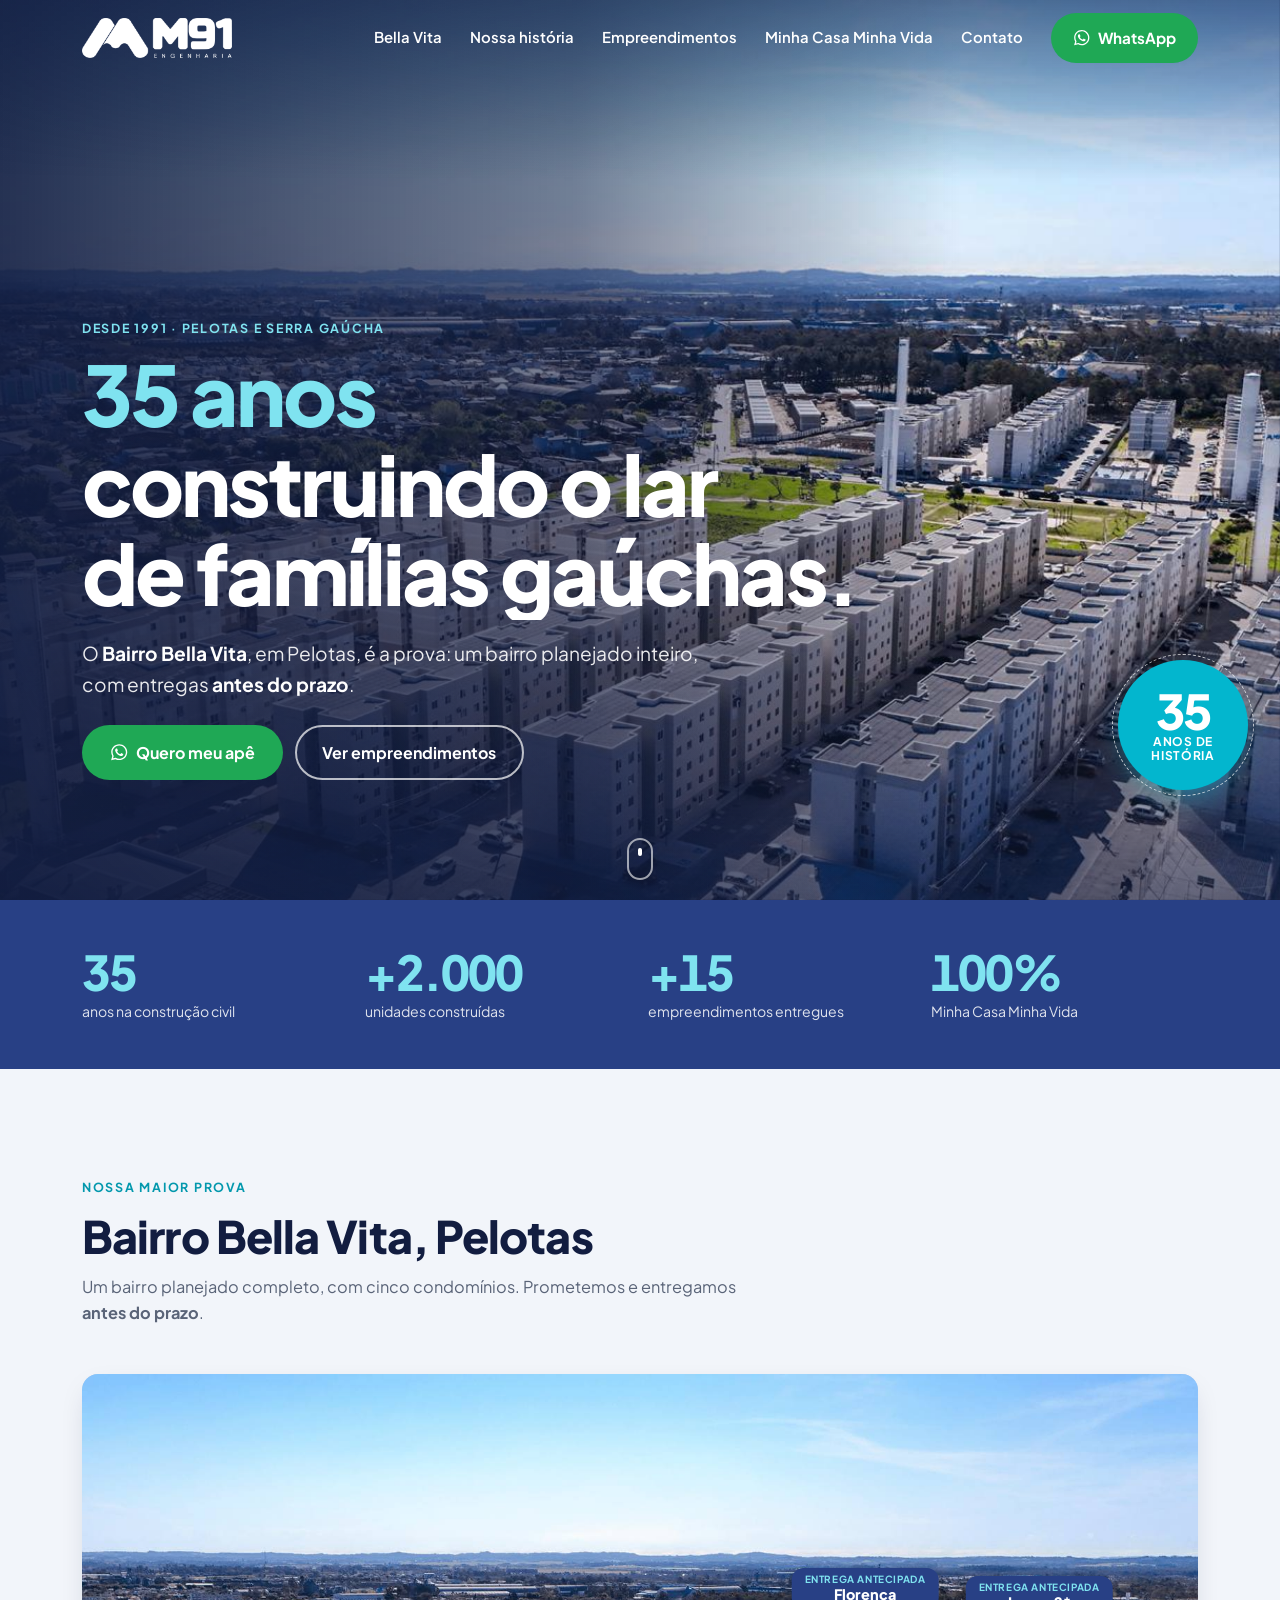
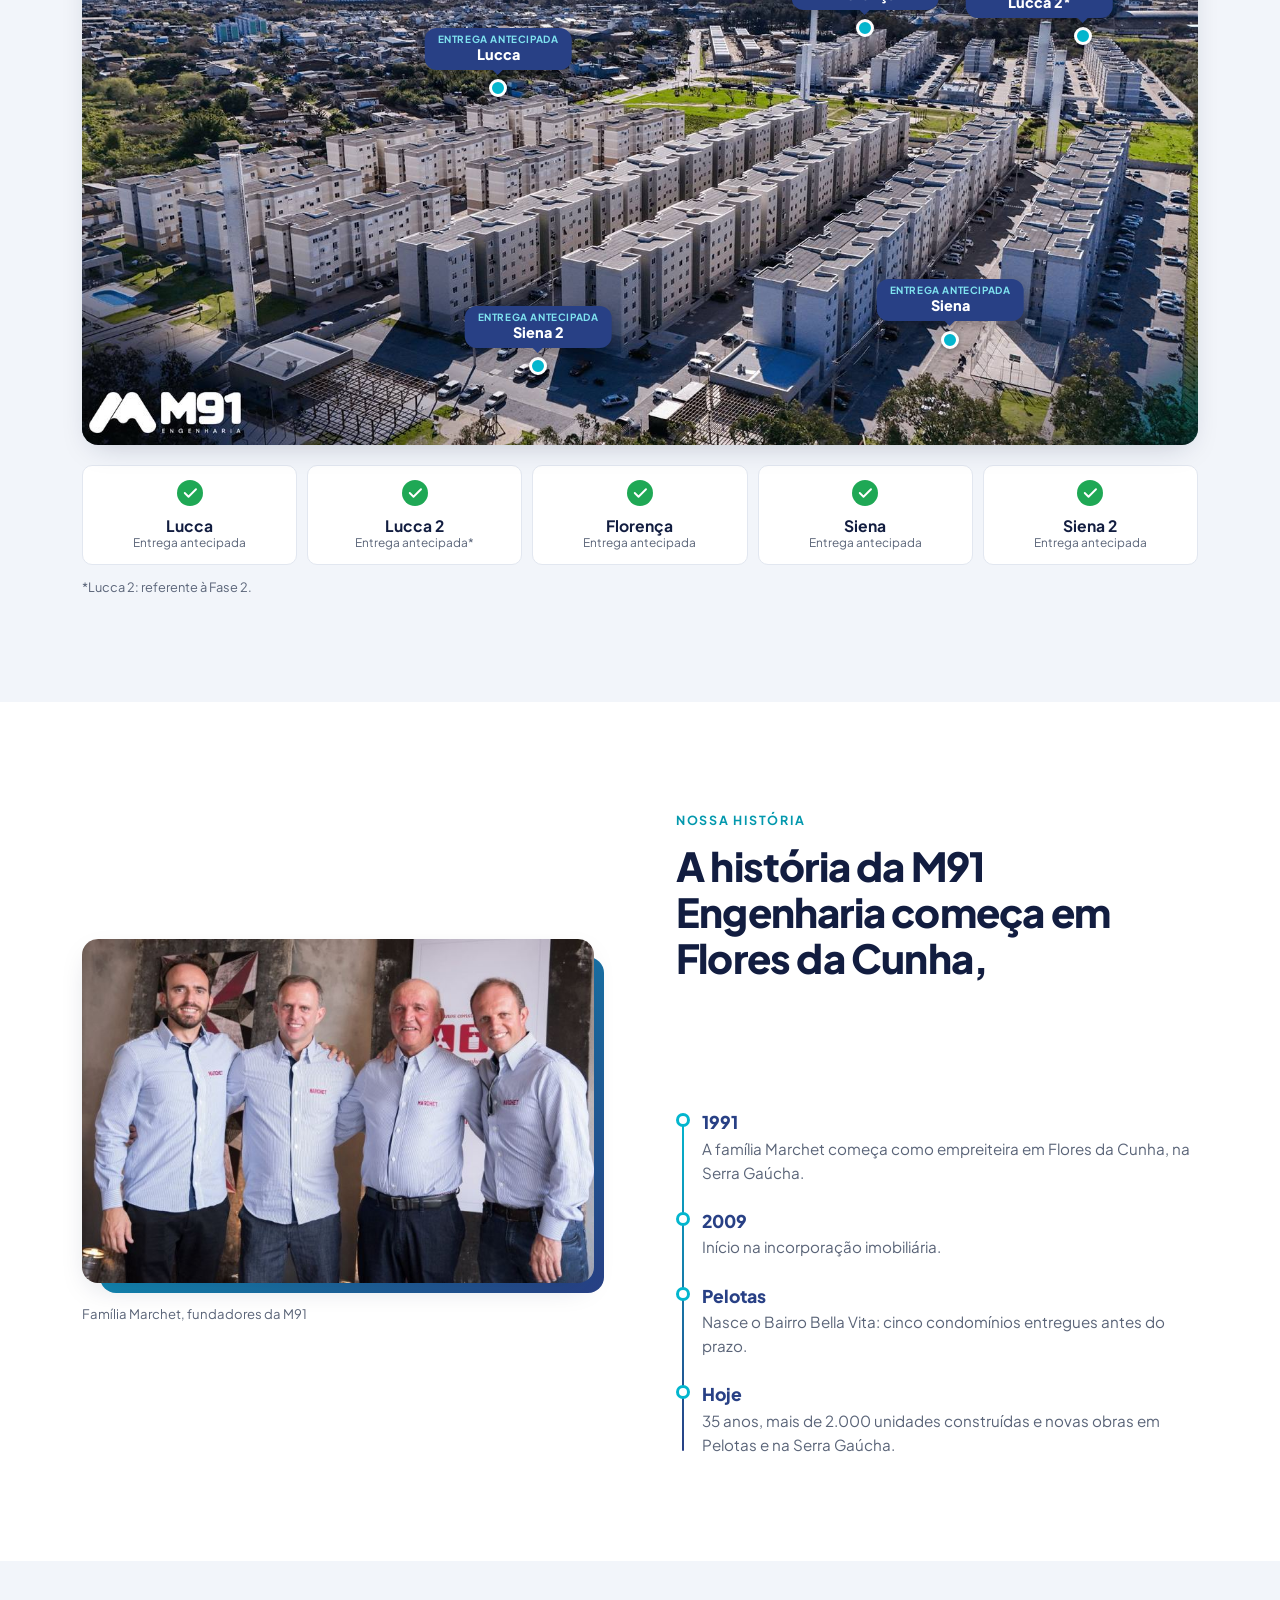
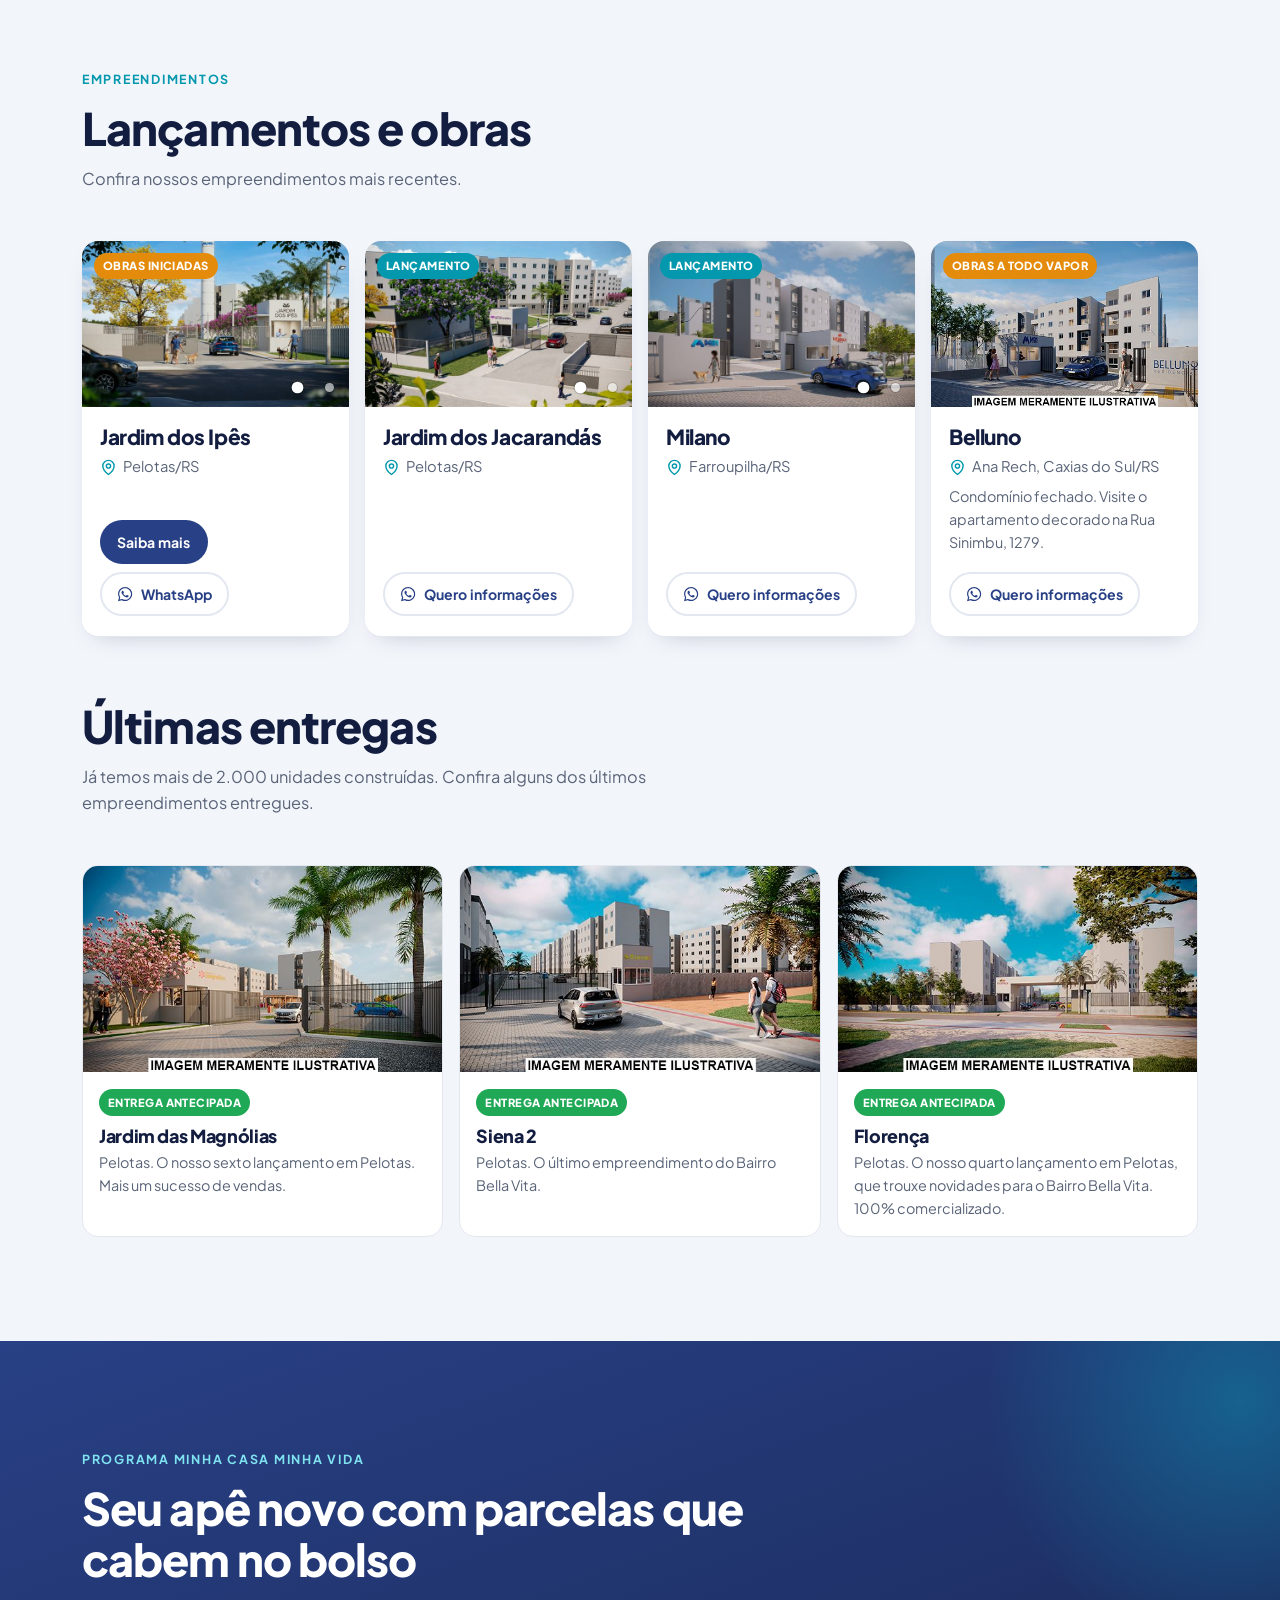
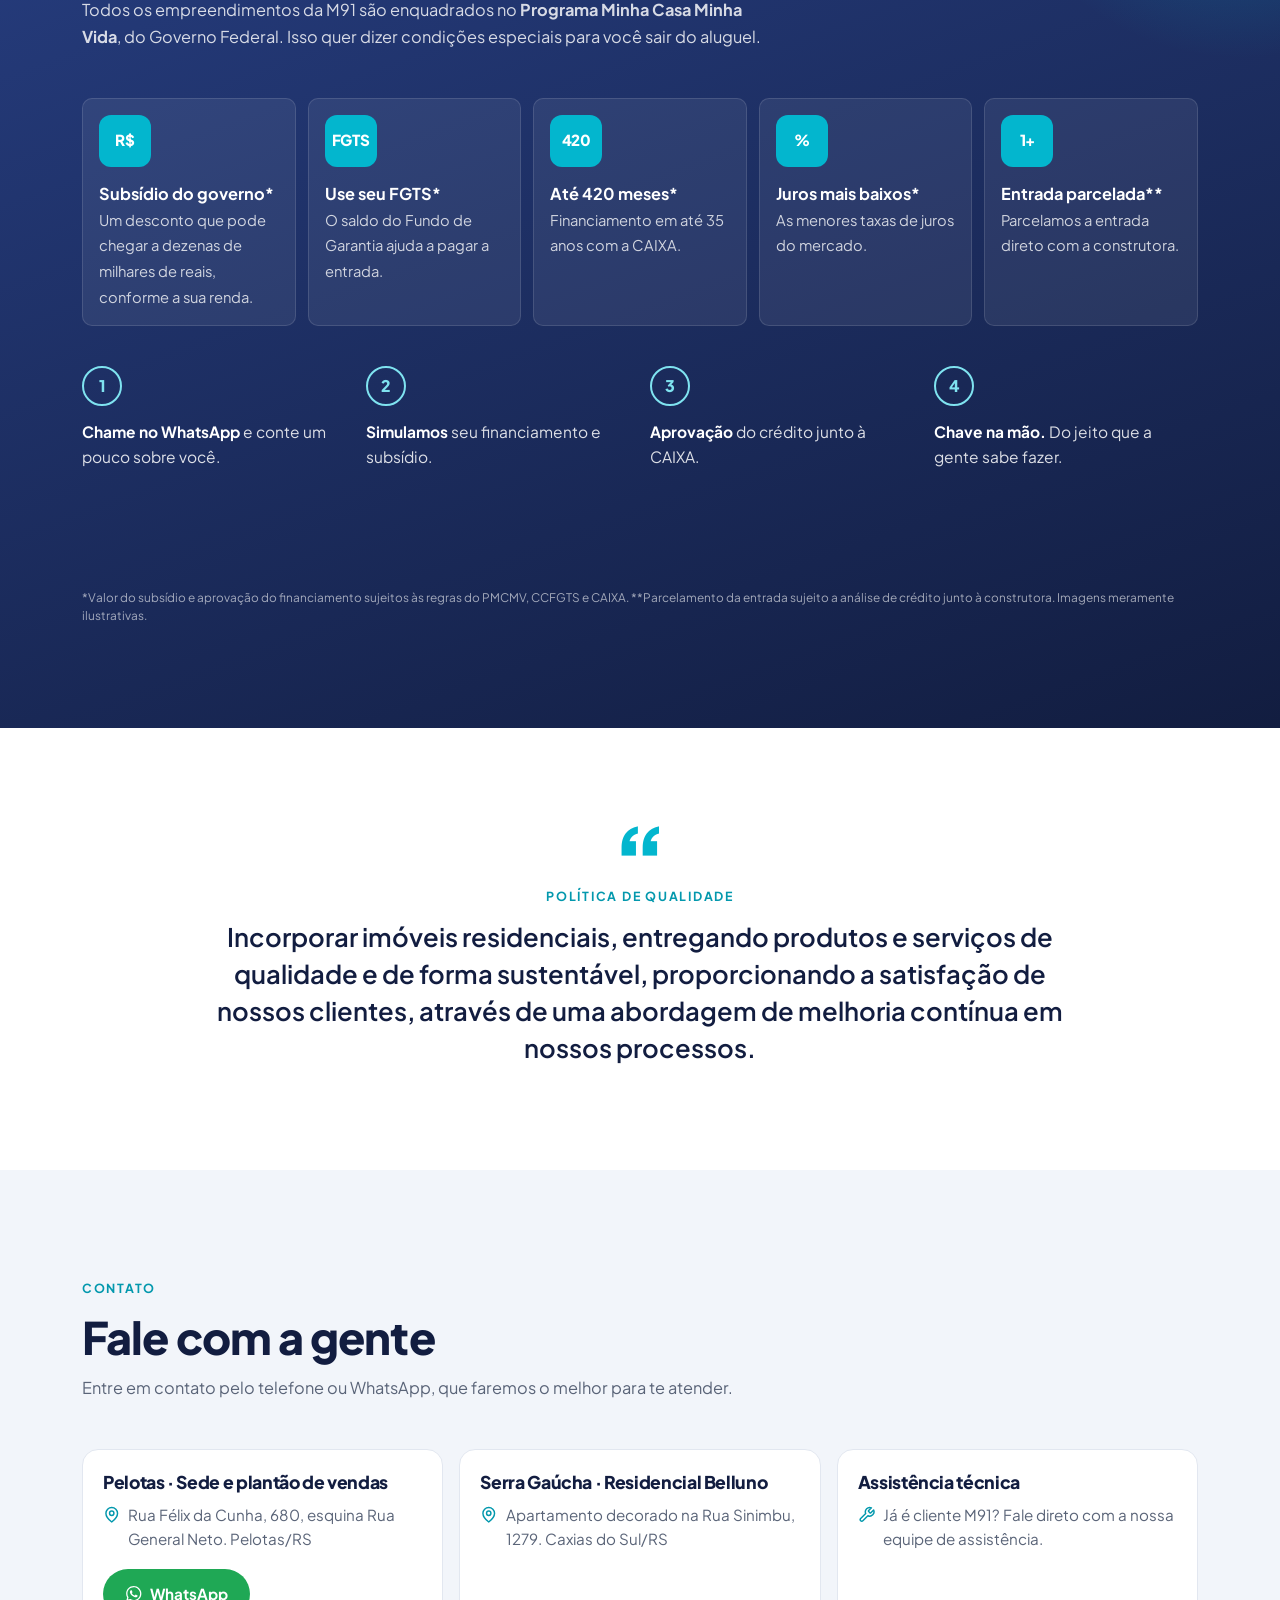
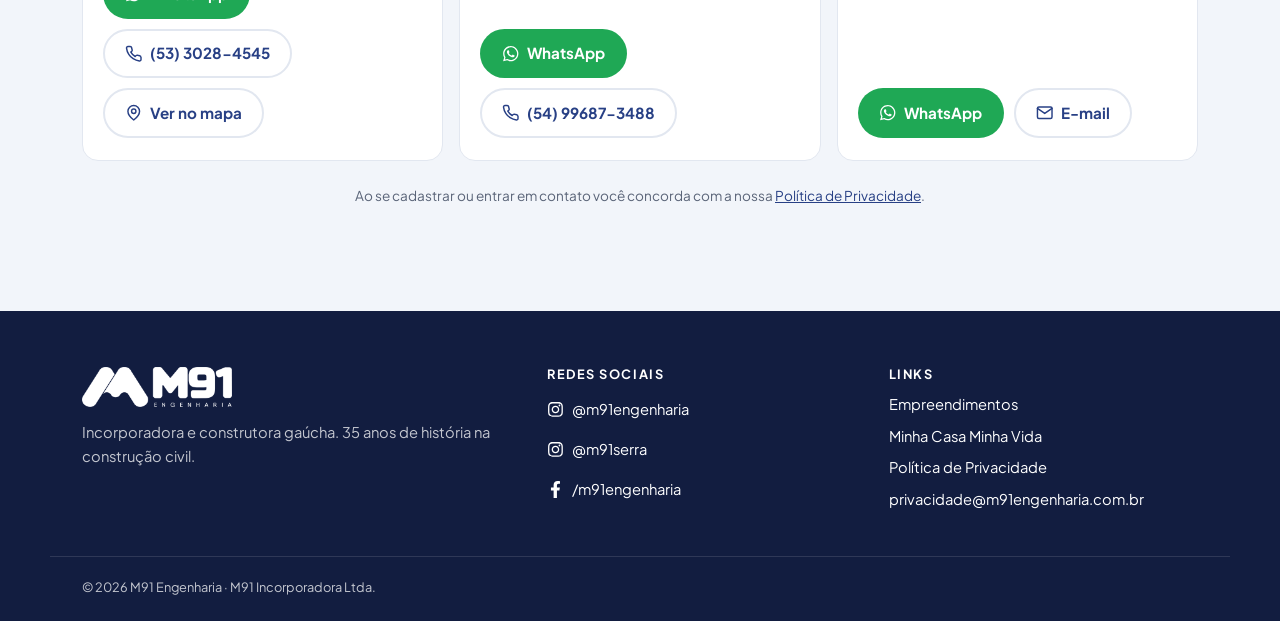
==== index.html @ 3cd551dd "0.1" ====
<!DOCTYPE html>
<html lang="pt-BR">
<head>
  <meta charset="utf-8">
  <meta name="viewport" content="width=device-width, initial-scale=1, viewport-fit=cover">
  <title>M91 Engenharia | 35 anos construindo lares no Rio Grande do Sul</title>
  <meta name="description" content="Incorporadora e construtora gaúcha desde 1991. Mais de 2.000 unidades construídas, Bairro Bella Vita entregue antes do prazo e empreendimentos no Programa Minha Casa Minha Vida em Pelotas e na Serra Gaúcha.">
  <meta name="theme-color" content="#284085">

  <meta property="og:type" content="website">
  <meta property="og:locale" content="pt_BR">
  <meta property="og:site_name" content="M91 Engenharia">
  <meta property="og:title" content="M91 Engenharia | 35 anos construindo lares">
  <meta property="og:description" content="Bairro Bella Vita, em Pelotas: entregue antes do prazo. Apartamentos no Minha Casa Minha Vida com subsídio e FGTS.">
  <meta property="og:image" content="https://m91engenharia.com.br/img/og-1200.jpg">
  <meta property="og:image:width" content="1200">
  <meta property="og:image:height" content="630">

  <link rel="icon" href="favicon.ico" sizes="16x16 32x32 48x48">
  <link rel="icon" type="image/png" sizes="32x32" href="img/favicon-32.png">
  <link rel="icon" type="image/png" sizes="192x192" href="img/icon-192.png">
  <link rel="apple-touch-icon" href="img/apple-touch-icon.png">

  <link rel="preconnect" href="https://fonts.googleapis.com">
  <link rel="preconnect" href="https://fonts.gstatic.com" crossorigin>
  <link rel="stylesheet" href="https://fonts.googleapis.com/css2?family=Plus+Jakarta+Sans:wght@400..800&display=swap">
  <link rel="stylesheet" href="css/style.css">
  <script>document.documentElement.classList.add('js')</script>
</head>
<body>

  <!-- Ícones (Font Awesome Free brands, CC BY 4.0, + desenhos próprios) -->
  <svg width="0" height="0" style="position:absolute" aria-hidden="true">
    <symbol id="i-wa" viewBox="0 -448 448 512"><path transform="scale(1,-1)" d="M380.9 350.9c41.9-42 67.1-97.7 67.1-157 0-122.4-101.8-222-224.1-222h-.1c-37.2 0-73.7 9.3-106.1 27L0-31.9l31.5 115C12.1 116.8 1.9 155 1.9 194.1c0 122.4 99.6 222 222 222 59.3 0 115.1-23.1 157-65.1zM223.9 9.3c101.7 0 186.6 82.8 186.6 184.6.1 49.3-21.3 95.6-56.1 130.5-34.8 34.9-81.1 54.1-130.4 54.1-101.8 0-184.6-82.8-184.6-184.5 0-34.9 9.7-68.8 28.2-98.2l4.4-7-18.6-68.1 69.8 18.3 6.7-4c28.3-16.8 60.8-25.7 94-25.7zm101.2 138.2c5.5-2.7 9.2-4.1 10.5-6.6 1.4-2.3 1.4-13.4-3.2-26.4-4.6-13-26.7-24.8-37.4-26.4-17.6-2.6-31.4-1.3-66.6 13.9-55.7 24.1-92 80.1-94.8 83.8-2.7 3.7-22.6 30.1-22.6 57.4s14.3 40.7 19.4 46.3c5.1 5.5 11.1 6.9 14.8 6.9s7.4 0 10.6-.2c3.4-.2 8 1.3 12.5-9.5 4.6-11.1 15.7-38.4 17.1-41.2 1.4-2.8 2.3-6 .5-9.7-10.6-21.2-22-20.5-16.3-30.3 21.5-36.9 42.9-49.7 75.5-66 5.5-2.8 8.8-2.3 12 1.4 3.3 3.8 13.9 16.2 17.6 21.8 3.7 5.6 7.4 4.7 12.5 2.8 5.1-1.8 32.4-15.2 37.9-18z"/></symbol>
    <symbol id="i-ig" viewBox="0 -448 448 512"><path transform="scale(1,-1)" d="M224.1 307c63.6 0 114.9-51.3 114.9-114.9S287.7 77.2 224.1 77.2 109.2 128.5 109.2 192.1 160.5 307 224.1 307zm0-189.6c41.1 0 74.7 33.5 74.7 74.7s-33.5 74.7-74.7 74.7-74.7-33.5-74.7-74.7 33.6-74.7 74.7-74.7zm146.4 194.3c0-14.9-12-26.8-26.8-26.8-14.9 0-26.8 12-26.8 26.8s12 26.8 26.8 26.8 26.8-12 26.8-26.8zm76.1-27.2c2.1-37 2.1-147.8 0-184.8-1.8-35.9-10-67.7-36.2-93.9-26.2-26.3-58-34.5-93.9-36.2-37-2.1-147.9-2.1-184.9 0-35.9 1.8-67.6 10-93.9 36.2S3.3 63.8 1.6 99.7c-2.1 37-2.1 147.9 0 184.9 1.8 35.9 9.9 67.7 36.2 93.9s58.1 34.4 93.9 36.1c37 2.1 147.9 2.1 184.9 0 35.9-1.8 67.7-10 93.9-36.2 26.3-26.2 34.5-58 36.2-93.9zM398.8 60c11.7 29.4 9 99.5 9 132.1s2.7 102.6-9 132.1c-7.9 19.7-23 34.8-42.6 42.6-29.4 11.6-99.5 9-132.1 9s-102.6 2.7-132.1-9c-19.7-7.9-34.8-23-42.6-42.6-11.6-29.4-9-99.5-9-132.1s-2.7-102.6 9-132.1c7.9-19.7 23-34.8 42.6-42.6 29.4-11.6 99.5-9 132.1-9s102.6-2.7 132.1 9c19.7 7.9 34.8 23 42.6 42.6z"/></symbol>
    <symbol id="i-fb" viewBox="0 -448 320 512"><path transform="scale(1,-1)" d="M279.1 160h-74.7v-224H104.3v224H22.9v92.7h81.4v70.6c0 80.3 47.9 124.7 121.1 124.7 35.1 0 71.8-6.3 71.8-6.3v-78.9h-40.4c-39.8 0-52.2-24.7-52.2-50.1v-60.1h88.9z"/></symbol>
    <symbol id="i-phone" viewBox="0 0 24 24"><path fill="none" stroke="currentColor" stroke-width="2" stroke-linecap="round" stroke-linejoin="round" d="M22 16.9v3a2 2 0 0 1-2.2 2 19.8 19.8 0 0 1-8.6-3.1 19.5 19.5 0 0 1-6-6A19.8 19.8 0 0 1 2.1 4.2 2 2 0 0 1 4.1 2h3a2 2 0 0 1 2 1.7c.1.9.4 1.8.7 2.7a2 2 0 0 1-.5 2.1L8 9.8a16 16 0 0 0 6 6l1.3-1.3a2 2 0 0 1 2.1-.4c.9.3 1.8.6 2.7.7a2 2 0 0 1 1.7 2z"/></symbol>
    <symbol id="i-pin" viewBox="0 0 24 24"><g fill="none" stroke="currentColor" stroke-width="2" stroke-linecap="round" stroke-linejoin="round"><path d="M20 10c0 6-8 12-8 12s-8-6-8-12a8 8 0 0 1 16 0z"/><circle cx="12" cy="10" r="3"/></g></symbol>
    <symbol id="i-mail" viewBox="0 0 24 24"><g fill="none" stroke="currentColor" stroke-width="2" stroke-linecap="round" stroke-linejoin="round"><rect x="2" y="4" width="20" height="16" rx="2"/><path d="m22 6-10 7L2 6"/></g></symbol>
    <symbol id="i-tool" viewBox="0 0 24 24"><path fill="none" stroke="currentColor" stroke-width="2" stroke-linecap="round" stroke-linejoin="round" d="M14.7 6.3a1 1 0 0 0 0 1.4l1.6 1.6a1 1 0 0 0 1.4 0l3.8-3.8a6 6 0 0 1-7.9 7.9l-6.9 6.9a2.1 2.1 0 0 1-3-3l6.9-6.9a6 6 0 0 1 7.9-7.9l-3.8 3.8z"/></symbol>
    <symbol id="i-arrow" viewBox="0 0 24 24"><path fill="none" stroke="currentColor" stroke-width="2" stroke-linecap="round" stroke-linejoin="round" d="M5 12h14m-6-6 6 6-6 6"/></symbol>
    <symbol id="i-check" viewBox="0 0 24 24"><path fill="none" stroke="currentColor" stroke-width="2.5" stroke-linecap="round" stroke-linejoin="round" d="m5 12 5 5L20 7"/></symbol>
  </svg>

  <!-- Cabeçalho -->
  <header class="site-header" id="topo">
    <div class="wrap header-inner">
      <a href="#inicio" class="brand" aria-label="M91 Engenharia, início">
        <img class="logo-light" src="img/logo-branco.png" alt="M91 Engenharia" width="160" height="43">
        <img class="logo-dark" src="img/logo-cor.png" alt="" width="160" height="44" aria-hidden="true">
      </a>
      <nav class="nav" id="menu" aria-label="Principal">
        <a href="#bella-vita">Bella Vita</a>
        <a href="#historia">Nossa história</a>
        <a href="#empreendimentos">Empreendimentos</a>
        <a href="#minha-casa-minha-vida">Minha Casa Minha Vida</a>
        <a href="#contato">Contato</a>
        <a class="btn btn-wa nav-cta" href="https://api.whatsapp.com/send?phone=5508000002575&text=Ol%C3%A1!%20Vi%20o%20site%20da%20M91%20e%20gostaria%20de%20mais%20informa%C3%A7%C3%B5es." target="_blank" rel="noopener">
          <svg class="ico"><use href="#i-wa"/></svg> WhatsApp
        </a>
      </nav>
      <button class="menu-toggle" aria-controls="menu" aria-expanded="false" aria-label="Abrir menu">
        <span></span><span></span><span></span>
      </button>
    </div>
  </header>

  <main>

    <!-- Hero: Bairro Bella Vita -->
    <section class="hero" id="inicio">
      <picture class="hero-media">
        <source media="(max-aspect-ratio: 1/1)" srcset="img/hero-mobile-720.jpg 720w, img/hero-mobile-1080.jpg 1080w" sizes="100vw">
        <img src="img/hero-1600.jpg" srcset="img/hero-1600.jpg 1600w, img/hero-2400.jpg 2400w" sizes="100vw"
             alt="Vista aérea do Bairro Bella Vita, em Pelotas, construído pela M91" fetchpriority="high" width="1600" height="855">
      </picture>
      <div class="hero-shade"></div>

      <div class="wrap hero-content">
        <p class="eyebrow hero-in" style="--d:0">Desde 1991 · Pelotas e Serra Gaúcha</p>
        <h1 class="hero-title">
          <span class="line"><span><span data-anos>35</span> anos</span></span>
          <span class="line"><span>construindo o lar</span></span>
          <span class="line"><span>de famílias gaúchas.</span></span>
        </h1>
        <p class="hero-lead hero-in" style="--d:4">
          O <strong>Bairro Bella Vita</strong>, em Pelotas, é a prova: um bairro planejado inteiro, com entregas
          <strong>antes do prazo</strong>.
        </p>
        <div class="hero-actions hero-in" style="--d:5">
          <a class="btn btn-wa btn-lg" href="https://api.whatsapp.com/send?phone=5508000002575&text=Ol%C3%A1!%20Vi%20o%20site%20da%20M91%20e%20quero%20conhecer%20os%20empreendimentos." target="_blank" rel="noopener">
            <svg class="ico"><use href="#i-wa"/></svg> Quero meu apê
          </a>
          <a class="btn btn-ghost btn-lg" href="#empreendimentos">Ver empreendimentos</a>
        </div>
      </div>

      <div class="hero-badge hero-in" style="--d:6" aria-hidden="true">
        <span class="badge-num" data-anos>35</span>
        <span class="badge-txt">anos de<br>história</span>
      </div>

      <a href="#numeros" class="scroll-cue" aria-label="Rolar para baixo"><span></span></a>
    </section>

    <!-- Números -->
    <section class="stats" id="numeros" aria-label="M91 em números">
      <div class="wrap stats-grid">
        <div class="stat reveal" style="--d:0">
          <strong><span data-count="35" data-anos>35</span></strong>
          <span>anos na construção civil</span>
        </div>
        <div class="stat reveal" style="--d:1">
          <strong>+<span data-count="2000">2.000</span></strong>
          <span>unidades construídas</span>
        </div>
        <div class="stat reveal" style="--d:2">
          <strong>+<span data-count="15">15</span></strong>
          <span>empreendimentos entregues</span>
        </div>
        <div class="stat reveal" style="--d:3">
          <strong>100%</strong>
          <span>Minha Casa Minha Vida</span>
        </div>
      </div>
    </section>

    <!-- Bella Vita -->
    <section class="section bella" id="bella-vita">
      <div class="wrap">
        <div class="section-head reveal">
          <p class="eyebrow">Nossa maior prova</p>
          <h2>Bairro Bella Vita, Pelotas</h2>
          <p>Um bairro planejado completo, com cinco condomínios. Prometemos e entregamos <strong>antes do prazo</strong>.</p>
        </div>

        <figure class="map reveal" id="mapa-bella-vita">
          <img src="img/bellavita-900.jpg" srcset="img/bellavita-900.jpg 900w, img/bellavita-1600.jpg 1600w"
               sizes="(min-width: 1200px) 1140px, 100vw" alt="Vista aérea dos condomínios Lucca, Lucca 2, Florença, Siena e Siena 2 no Bairro Bella Vita"
               loading="lazy" decoding="async" width="900" height="541">
          <span class="pin" style="--x:37.3%;--y:46.8%;--i:0"><span class="pin-label"><small>Entrega antecipada</small>Lucca</span></span>
          <span class="pin" style="--x:70.2%;--y:37.9%;--i:1"><span class="pin-label"><small>Entrega antecipada</small>Florença</span></span>
          <span class="pin pin-end pin-below" style="--x:89.7%;--y:39.1%;--i:2"><span class="pin-label"><small>Entrega antecipada</small>Lucca 2*</span></span>
          <span class="pin" style="--x:40.9%;--y:88.2%;--i:3"><span class="pin-label"><small>Entrega antecipada</small>Siena 2</span></span>
          <span class="pin" style="--x:77.8%;--y:84.3%;--i:4"><span class="pin-label"><small>Entrega antecipada</small>Siena</span></span>
        </figure>

        <ul class="bella-list">
          <li class="reveal" style="--d:0"><svg class="ico"><use href="#i-check"/></svg><span><strong>Lucca</strong><small>Entrega antecipada</small></span></li>
          <li class="reveal" style="--d:1"><svg class="ico"><use href="#i-check"/></svg><span><strong>Lucca 2</strong><small>Entrega antecipada*</small></span></li>
          <li class="reveal" style="--d:2"><svg class="ico"><use href="#i-check"/></svg><span><strong>Florença</strong><small>Entrega antecipada</small></span></li>
          <li class="reveal" style="--d:3"><svg class="ico"><use href="#i-check"/></svg><span><strong>Siena</strong><small>Entrega antecipada</small></span></li>
          <li class="reveal" style="--d:4"><svg class="ico"><use href="#i-check"/></svg><span><strong>Siena 2</strong><small>Entrega antecipada</small></span></li>
        </ul>
        <p class="footnote">*Lucca 2: referente à Fase 2.</p>
      </div>
    </section>

    <!-- História -->
    <section class="section history" id="historia">
      <div class="wrap history-grid">
        <figure class="history-photo reveal">
          <div class="photo-frame">
            <img src="img/fundadores-755.jpg" alt="Fundadores da M91 Engenharia, da família Marchet" loading="lazy" decoding="async" width="755" height="506">
          </div>
          <figcaption>Família Marchet, fundadores da M91</figcaption>
        </figure>
        <div class="history-text">
          <p class="eyebrow reveal">Nossa história</p>
          <h2 class="reveal">A história da M91 Engenharia começa em Flores da Cunha,</h2>
          <p class="lead reveal">na serra gaúcha, onde a família Marchet atuou como empreiteira a partir de 1991. Iniciando na incorporação imobiliária em 2009, já entregou mais de 15 empreendimentos.</p>

          <ol class="timeline">
            <li class="reveal" style="--d:0">
              <span class="tl-year">1991</span>
              <p>A família Marchet começa como empreiteira em Flores da Cunha, na Serra Gaúcha.</p>
            </li>
            <li class="reveal" style="--d:1">
              <span class="tl-year">2009</span>
              <p>Início na incorporação imobiliária.</p>
            </li>
            <li class="reveal" style="--d:2">
              <span class="tl-year">Pelotas</span>
              <p>Nasce o Bairro Bella Vita: cinco condomínios entregues antes do prazo.</p>
            </li>
            <li class="reveal" style="--d:3">
              <span class="tl-year">Hoje</span>
              <p><span data-anos>35</span> anos, mais de 2.000 unidades construídas e novas obras em Pelotas e na Serra Gaúcha.</p>
            </li>
          </ol>
        </div>
      </div>
    </section>

    <!-- Empreendimentos -->
    <section class="section projects" id="empreendimentos">
      <div class="wrap">
        <div class="section-head reveal">
          <p class="eyebrow">Empreendimentos</p>
          <h2>Lançamentos e obras</h2>
          <p>Confira nossos empreendimentos mais recentes.</p>
        </div>

        <div class="cards">
          <article class="card reveal" style="--d:0">
            <div class="card-media" data-gallery>
              <img src="img/ipes-acesso-700.jpg" srcset="img/ipes-acesso-700.jpg 700w, img/ipes-acesso-1200.jpg 1200w" sizes="(min-width: 900px) 33vw, 90vw" alt="Portaria do Jardim dos Ipês" loading="lazy" decoding="async" width="700" height="394" class="is-active">
              <img src="img/ipes-fachada-700.jpg" srcset="img/ipes-fachada-700.jpg 700w, img/ipes-fachada-1200.jpg 1200w" sizes="(min-width: 900px) 33vw, 90vw" alt="Fachada dos prédios do Jardim dos Ipês" loading="lazy" decoding="async" width="700" height="504">
              <span class="chip chip-work">Obras iniciadas</span>
              <div class="dots" role="group" aria-label="Fotos"><button aria-label="Foto 1" aria-pressed="true"></button><button aria-label="Foto 2" aria-pressed="false"></button></div>
            </div>
            <div class="card-body">
              <h3>Jardim dos Ipês</h3>
              <p class="card-city"><svg class="ico"><use href="#i-pin"/></svg> Pelotas/RS</p>
              <div class="card-actions">
                <a class="btn btn-primary btn-sm" href="https://www.ipesresidencial.com.br/" target="_blank" rel="noopener">Saiba mais</a>
                <a class="btn btn-outline btn-sm" href="https://api.whatsapp.com/send?phone=5508000002575&text=Ol%C3%A1!%20Vi%20o%20site%20da%20M91%20e%20quero%20saber%20mais%20sobre%20o%20Jardim%20dos%20Ip%C3%AAs." target="_blank" rel="noopener"><svg class="ico"><use href="#i-wa"/></svg> WhatsApp</a>
              </div>
            </div>
          </article>

          <article class="card reveal" style="--d:1">
            <div class="card-media" data-gallery>
              <img src="img/jacarandas-acesso-700.jpg" srcset="img/jacarandas-acesso-700.jpg 700w, img/jacarandas-acesso-1200.jpg 1200w" sizes="(min-width: 900px) 33vw, 90vw" alt="Portaria do Jardim dos Jacarandás" loading="lazy" decoding="async" width="700" height="394" class="is-active">
              <img src="img/jacarandas-rua-700.jpg" srcset="img/jacarandas-rua-700.jpg 700w, img/jacarandas-rua-1200.jpg 1200w" sizes="(min-width: 900px) 33vw, 90vw" alt="Rua interna do Jardim dos Jacarandás" loading="lazy" decoding="async" width="700" height="394">
              <span class="chip chip-new">Lançamento</span>
              <div class="dots" role="group" aria-label="Fotos"><button aria-label="Foto 1" aria-pressed="true"></button><button aria-label="Foto 2" aria-pressed="false"></button></div>
            </div>
            <div class="card-body">
              <h3>Jardim dos Jacarandás</h3>
              <p class="card-city"><svg class="ico"><use href="#i-pin"/></svg> Pelotas/RS</p>
              <div class="card-actions">
                <a class="btn btn-outline btn-sm" href="https://api.whatsapp.com/send?phone=5508000002575&text=Ol%C3%A1!%20Vi%20o%20site%20da%20M91%20e%20quero%20saber%20mais%20sobre%20o%20Jardim%20dos%20Jacarand%C3%A1s." target="_blank" rel="noopener"><svg class="ico"><use href="#i-wa"/></svg> Quero informações</a>
              </div>
            </div>
          </article>

          <article class="card reveal" style="--d:2">
            <div class="card-media" data-gallery>
              <img src="img/milano-acesso-700.jpg" srcset="img/milano-acesso-700.jpg 700w, img/milano-acesso-1200.jpg 1200w" sizes="(min-width: 900px) 33vw, 90vw" alt="Portaria do Residencial Milano" loading="lazy" decoding="async" width="700" height="393" class="is-active">
              <img src="img/milano-ruas-700.jpg" srcset="img/milano-ruas-700.jpg 700w, img/milano-ruas-1200.jpg 1200w" sizes="(min-width: 900px) 33vw, 90vw" alt="Vista geral do Residencial Milano" loading="lazy" decoding="async" width="700" height="490">
              <span class="chip chip-new">Lançamento</span>
              <div class="dots" role="group" aria-label="Fotos"><button aria-label="Foto 1" aria-pressed="true"></button><button aria-label="Foto 2" aria-pressed="false"></button></div>
            </div>
            <div class="card-body">
              <h3>Milano</h3>
              <p class="card-city"><svg class="ico"><use href="#i-pin"/></svg> Farroupilha/RS</p>
              <div class="card-actions">
                <a class="btn btn-outline btn-sm" href="https://api.whatsapp.com/send?phone=5508000002575&text=Ol%C3%A1!%20Vi%20o%20site%20da%20M91%20e%20quero%20saber%20mais%20sobre%20o%20Milano." target="_blank" rel="noopener"><svg class="ico"><use href="#i-wa"/></svg> Quero informações</a>
              </div>
            </div>
          </article>

          <article class="card reveal" style="--d:3">
            <div class="card-media">
              <img src="img/belluno-560.jpg" alt="Portaria do Residencial Belluno" loading="lazy" decoding="async" width="560" height="321" class="is-active">
              <span class="chip chip-work">Obras a todo vapor</span>
            </div>
            <div class="card-body">
              <h3>Belluno</h3>
              <p class="card-city"><svg class="ico"><use href="#i-pin"/></svg> Ana Rech, Caxias do Sul/RS</p>
              <p class="card-note">Condomínio fechado. Visite o apartamento decorado na Rua Sinimbu, 1279.</p>
              <div class="card-actions">
                <a class="btn btn-outline btn-sm" href="https://api.whatsapp.com/send?phone=5554996999868&text=Oi!%20Vi%20o%20site%20do%20Residencial%20Belluno%20e%20gostaria%20de%20mais%20informa%C3%A7%C3%B5es." target="_blank" rel="noopener"><svg class="ico"><use href="#i-wa"/></svg> Quero informações</a>
              </div>
            </div>
          </article>
        </div>

        <div class="section-head section-head-sub reveal">
          <h2>Últimas entregas</h2>
          <p>Já temos mais de 2.000 unidades construídas. Confira alguns dos últimos empreendimentos entregues.</p>
        </div>

        <div class="delivered" tabindex="0" aria-label="Empreendimentos entregues">
          <article class="mini reveal" style="--d:0">
            <img src="img/magnolias-560.jpg" alt="Jardim das Magnólias" loading="lazy" decoding="async" width="560" height="321">
            <div>
              <span class="chip chip-done">Entrega antecipada</span>
              <h3>Jardim das Magnólias</h3>
              <p>Pelotas. O nosso sexto lançamento em Pelotas. Mais um sucesso de vendas.</p>
            </div>
          </article>
          <article class="mini reveal" style="--d:1">
            <img src="img/siena2-560.jpg" alt="Siena 2" loading="lazy" decoding="async" width="560" height="321">
            <div>
              <span class="chip chip-done">Entrega antecipada</span>
              <h3>Siena 2</h3>
              <p>Pelotas. O último empreendimento do Bairro Bella Vita.</p>
            </div>
          </article>
          <article class="mini reveal" style="--d:2">
            <img src="img/florenca-560.jpg" alt="Florença" loading="lazy" decoding="async" width="560" height="321">
            <div>
              <span class="chip chip-done">Entrega antecipada</span>
              <h3>Florença</h3>
              <p>Pelotas. O nosso quarto lançamento em Pelotas, que trouxe novidades para o Bairro Bella Vita. 100% comercializado.</p>
            </div>
          </article>
        </div>
      </div>
    </section>

    <!-- Minha Casa Minha Vida -->
    <section class="section mcmv" id="minha-casa-minha-vida">
      <div class="wrap">
        <div class="section-head reveal">
          <p class="eyebrow">Programa Minha Casa Minha Vida</p>
          <h2>Seu apê novo com parcelas que cabem no bolso</h2>
          <p>Todos os empreendimentos da M91 são enquadrados no <strong>Programa Minha Casa Minha Vida</strong>, do Governo Federal. Isso quer dizer condições especiais para você sair do aluguel.</p>
        </div>

        <ul class="benefits">
          <li class="reveal" style="--d:0"><span class="b-num">R$</span><div><strong>Subsídio do governo*</strong><span>Um desconto que pode chegar a dezenas de milhares de reais, conforme a sua renda.</span></div></li>
          <li class="reveal" style="--d:1"><span class="b-num">FGTS</span><div><strong>Use seu FGTS*</strong><span>O saldo do Fundo de Garantia ajuda a pagar a entrada.</span></div></li>
          <li class="reveal" style="--d:2"><span class="b-num">420</span><div><strong>Até 420 meses*</strong><span>Financiamento em até 35 anos com a CAIXA.</span></div></li>
          <li class="reveal" style="--d:3"><span class="b-num">%</span><div><strong>Juros mais baixos*</strong><span>As menores taxas de juros do mercado.</span></div></li>
          <li class="reveal" style="--d:4"><span class="b-num">1+</span><div><strong>Entrada parcelada**</strong><span>Parcelamos a entrada direto com a construtora.</span></div></li>
        </ul>

        <ol class="steps">
          <li class="reveal" style="--d:0"><span>1</span><p><strong>Chame no WhatsApp</strong> e conte um pouco sobre você.</p></li>
          <li class="reveal" style="--d:1"><span>2</span><p><strong>Simulamos</strong> seu financiamento e subsídio.</p></li>
          <li class="reveal" style="--d:2"><span>3</span><p><strong>Aprovação</strong> do crédito junto à CAIXA.</p></li>
          <li class="reveal" style="--d:3"><span>4</span><p><strong>Chave na mão.</strong> Do jeito que a gente sabe fazer.</p></li>
        </ol>

        <div class="mcmv-cta reveal">
          <a class="btn btn-wa btn-lg" href="https://api.whatsapp.com/send?phone=5508000002575&text=Ol%C3%A1!%20Quero%20fazer%20uma%20simula%C3%A7%C3%A3o%20pelo%20Minha%20Casa%20Minha%20Vida." target="_blank" rel="noopener">
            <svg class="ico"><use href="#i-wa"/></svg> Fazer minha simulação
          </a>
        </div>

        <p class="disclaimer">*Valor do subsídio e aprovação do financiamento sujeitos às regras do PMCMV, CCFGTS e CAIXA. **Parcelamento da entrada sujeito a análise de crédito junto à construtora. Imagens meramente ilustrativas.</p>
      </div>
    </section>

    <!-- Política de qualidade -->
    <section class="section quality">
      <div class="wrap">
        <blockquote class="reveal">
          <p class="eyebrow">Política de Qualidade</p>
          <p>Incorporar imóveis residenciais, entregando produtos e serviços de qualidade e de forma sustentável, proporcionando a satisfação de nossos clientes, através de uma abordagem de melhoria contínua em nossos processos.</p>
        </blockquote>
      </div>
    </section>

    <!-- Contato -->
    <section class="section contact" id="contato">
      <div class="wrap">
        <div class="section-head reveal">
          <p class="eyebrow">Contato</p>
          <h2>Fale com a gente</h2>
          <p>Entre em contato pelo telefone ou WhatsApp, que faremos o melhor para te atender.</p>
        </div>

        <div class="contact-grid">
          <div class="contact-card reveal" style="--d:0">
            <h3>Pelotas · Sede e plantão de vendas</h3>
            <p class="addr"><svg class="ico"><use href="#i-pin"/></svg> Rua Félix da Cunha, 680, esquina Rua General Neto. Pelotas/RS</p>
            <div class="contact-actions">
              <a class="btn btn-wa" href="https://api.whatsapp.com/send?phone=5508000002575" target="_blank" rel="noopener"><svg class="ico"><use href="#i-wa"/></svg> WhatsApp</a>
              <a class="btn btn-outline" href="tel:+555330284545"><svg class="ico"><use href="#i-phone"/></svg> (53) 3028-4545</a>
              <a class="btn btn-outline" href="https://g.page/M91-engenharia?share" target="_blank" rel="noopener"><svg class="ico"><use href="#i-pin"/></svg> Ver no mapa</a>
            </div>
          </div>

          <div class="contact-card reveal" style="--d:1">
            <h3>Serra Gaúcha · Residencial Belluno</h3>
            <p class="addr"><svg class="ico"><use href="#i-pin"/></svg> Apartamento decorado na Rua Sinimbu, 1279. Caxias do Sul/RS</p>
            <div class="contact-actions">
              <a class="btn btn-wa" href="https://api.whatsapp.com/send?phone=5554996999868&text=Oi!%20Vi%20o%20site%20do%20Residencial%20Belluno%20e%20gostaria%20de%20mais%20informa%C3%A7%C3%B5es." target="_blank" rel="noopener"><svg class="ico"><use href="#i-wa"/></svg> WhatsApp</a>
              <a class="btn btn-outline" href="tel:+5554996873488"><svg class="ico"><use href="#i-phone"/></svg> (54) 99687-3488</a>
            </div>
          </div>

          <div class="contact-card reveal" style="--d:2">
            <h3>Assistência técnica</h3>
            <p class="addr"><svg class="ico"><use href="#i-tool"/></svg> Já é cliente M91? Fale direto com a nossa equipe de assistência.</p>
            <div class="contact-actions">
              <a class="btn btn-wa" href="https://api.whatsapp.com/send?phone=5508000002575&text=Ol%C3%A1!%20Preciso%20de%20assist%C3%AAncia%20t%C3%A9cnica." target="_blank" rel="noopener"><svg class="ico"><use href="#i-wa"/></svg> WhatsApp</a>
              <a class="btn btn-outline" href="mailto:assistenciatecnica@m91engenharia.com.br"><svg class="ico"><use href="#i-mail"/></svg> E-mail</a>
            </div>
          </div>
        </div>

        <p class="consent">Ao se cadastrar ou entrar em contato você concorda com a nossa <a href="politica-de-privacidade.html">Política de Privacidade</a>.</p>
      </div>
    </section>

  </main>

  <footer class="site-footer">
    <div class="wrap footer-grid">
      <div>
        <img src="img/logo-branco.png" alt="M91 Engenharia" width="160" height="43" loading="lazy">
        <p>Incorporadora e construtora gaúcha. <span data-anos>35</span> anos de história na construção civil.</p>
      </div>
      <div>
        <h4>Redes sociais</h4>
        <ul class="social">
          <li><a href="https://www.instagram.com/m91engenharia/" target="_blank" rel="noopener"><svg class="ico"><use href="#i-ig"/></svg> @m91engenharia</a></li>
          <li><a href="https://www.instagram.com/m91serra/" target="_blank" rel="noopener"><svg class="ico"><use href="#i-ig"/></svg> @m91serra</a></li>
          <li><a href="https://www.facebook.com/m91engenharia" target="_blank" rel="noopener"><svg class="ico"><use href="#i-fb"/></svg> /m91engenharia</a></li>
        </ul>
      </div>
      <div>
        <h4>Links</h4>
        <ul>
          <li><a href="#empreendimentos">Empreendimentos</a></li>
          <li><a href="#minha-casa-minha-vida">Minha Casa Minha Vida</a></li>
          <li><a href="politica-de-privacidade.html">Política de Privacidade</a></li>
          <li><a href="mailto:privacidade@m91engenharia.com.br">privacidade@m91engenharia.com.br</a></li>
        </ul>
      </div>
    </div>
    <div class="wrap copyright">
      <p>&copy; <span id="ano">2026</span> M91 Engenharia · M91 Incorporadora Ltda.</p>
    </div>
  </footer>

  <a class="wa-float" href="https://api.whatsapp.com/send?phone=5508000002575&text=Ol%C3%A1!%20Vi%20o%20site%20da%20M91%20e%20gostaria%20de%20mais%20informa%C3%A7%C3%B5es." target="_blank" rel="noopener" aria-label="Conversar no WhatsApp">
    <svg><use href="#i-wa"/></svg>
  </a>

  <script src="js/main.js" defer></script>
</body>
</html>
---- css/style.css ----
/* ==========================================================================
   M91 Engenharia
   Mobile-first. Animações só com transform/opacity para rodar bem
   em celulares de entrada.
   ========================================================================== */

:root {
  --navy: #284085;
  --navy-700: #1f3369;
  --navy-900: #121d40;
  --cyan: #03b6ce;
  --cyan-600: #0398ad;
  --wa: #1fa855;
  --wa-700: #178a45;
  --ink: #15203a;
  --muted: #5a6478;
  --line: #e2e7f0;
  --bg: #ffffff;
  --bg-soft: #f2f5fa;

  --radius: 16px;
  --radius-sm: 10px;
  --shadow: 0 10px 30px -12px rgba(18, 29, 64, .25);
  --ease: cubic-bezier(.22, .8, .24, 1);
  --header-h: 64px;
  --gutter: 16px;
  --font: "Plus Jakarta Sans", system-ui, -apple-system, "Segoe UI", Roboto, Arial, sans-serif;
}

*, *::before, *::after { box-sizing: border-box; }

html { scroll-behavior: smooth; scroll-padding-top: var(--header-h); -webkit-text-size-adjust: 100%; }

body {
  margin: 0;
  font-family: var(--font);
  font-size: 16px;
  line-height: 1.6;
  color: var(--ink);
  background: var(--bg);
  -webkit-font-smoothing: antialiased;
  overflow-x: hidden;
}

img { max-width: 100%; height: auto; display: block; }
a { color: var(--navy); }
h1, h2, h3, h4 { line-height: 1.15; margin: 0; letter-spacing: -.02em; }
p { margin: 0; }
ul, ol { margin: 0; padding: 0; list-style: none; }
button { font: inherit; cursor: pointer; }

.wrap { width: 100%; max-width: 1180px; margin: 0 auto; padding-inline: var(--gutter); }

.ico { width: 1.15em; height: 1.15em; fill: currentColor; flex: none; }

.eyebrow {
  display: inline-block;
  font-size: .78rem;
  font-weight: 700;
  letter-spacing: .14em;
  text-transform: uppercase;
  color: var(--cyan-600);
  margin-bottom: .75rem;
}

/* ---------- Botões ---------- */
.btn {
  display: inline-flex;
  align-items: center;
  justify-content: center;
  gap: .5em;
  min-height: 48px;
  padding: .7em 1.3em;
  border-radius: 999px;
  border: 2px solid transparent;
  font-weight: 700;
  font-size: .95rem;
  text-decoration: none;
  white-space: nowrap;
  transition: transform .2s var(--ease), background-color .2s, color .2s, border-color .2s;
  -webkit-tap-highlight-color: transparent;
}
.btn:active { transform: scale(.97); }
.btn-lg { min-height: 54px; padding: .8em 1.6em; font-size: 1rem; }
.btn-sm { min-height: 44px; padding: .55em 1.1em; font-size: .88rem; }
.btn-wa { background: var(--wa); color: #fff; }
.btn-wa:hover { background: var(--wa-700); }
.btn-primary { background: var(--navy); color: #fff; }
.btn-primary:hover { background: var(--navy-700); }
.btn-outline { border-color: var(--line); color: var(--navy); background: #fff; }
.btn-outline:hover { border-color: var(--navy); }
.btn-ghost { border-color: rgba(255,255,255,.7); color: #fff; }
.btn-ghost:hover { background: #fff; color: var(--navy); }

/* ---------- Cabeçalho ---------- */
.site-header {
  position: fixed;
  inset: 0 0 auto 0;
  z-index: 50;
  height: var(--header-h);
  transition: background-color .3s, box-shadow .3s;
}
.header-inner { height: 100%; display: flex; align-items: center; justify-content: space-between; }
.brand { position: relative; display: block; width: 128px; }
.brand img { width: 100%; transition: opacity .3s; }
.brand .logo-dark { position: absolute; inset: 0; opacity: 0; }

.site-header.is-solid { background: #fff; box-shadow: 0 1px 0 var(--line), 0 6px 20px -12px rgba(18,29,64,.25); }
.site-header.is-solid .logo-light { opacity: 0; }
.site-header.is-solid .logo-dark { opacity: 1; }

.menu-toggle {
  width: 48px; height: 48px; margin-right: -10px;
  border: 0; background: none;
  display: grid; place-content: center; gap: 5px;
}
.menu-toggle span { display: block; width: 24px; height: 2px; border-radius: 2px; background: #fff; transition: transform .3s var(--ease), opacity .2s, background-color .3s; }
.site-header.is-solid .menu-toggle span, .menu-open .menu-toggle span { background: var(--navy); }
.menu-open .menu-toggle span:nth-child(1) { transform: translateY(7px) rotate(45deg); }
.menu-open .menu-toggle span:nth-child(2) { opacity: 0; }
.menu-open .menu-toggle span:nth-child(3) { transform: translateY(-7px) rotate(-45deg); }

/* Menu mobile */
.nav {
  position: fixed;
  inset: var(--header-h) 0 auto 0;
  background: #fff;
  padding: 8px var(--gutter) 24px;
  display: flex;
  flex-direction: column;
  box-shadow: 0 20px 30px -20px rgba(18,29,64,.35);
  transform: translateY(-12px);
  opacity: 0;
  visibility: hidden;
  transition: transform .3s var(--ease), opacity .25s, visibility 0s .3s;
}
.nav a:not(.btn) { padding: 14px 0; font-weight: 600; color: var(--ink); text-decoration: none; border-bottom: 1px solid var(--line); }
.nav .nav-cta { margin-top: 16px; }
.menu-open .site-header { background: #fff; }
.menu-open .logo-light { opacity: 0; }
.menu-open .logo-dark { opacity: 1; }
.menu-open .nav { transform: none; opacity: 1; visibility: visible; transition: transform .3s var(--ease), opacity .25s; }

/* ---------- Hero ---------- */
.hero {
  position: relative;
  min-height: 100vh;
  min-height: 100svh;
  display: flex;
  align-items: flex-end;
  color: #fff;
  overflow: hidden;
  background: var(--navy-900);
  isolation: isolate;
}
.hero-media, .hero-media img { position: absolute; inset: 0; width: 100%; height: 100%; }
.hero-media { z-index: -2; }
.hero-media img { object-fit: cover; object-position: 50% 70%; }
.js .hero-media img { animation: kenburns 9s var(--ease) both; }
.hero-shade {
  position: absolute; inset: 0; z-index: -1;
  background:
    linear-gradient(180deg, rgba(18,29,64,.55) 0%, rgba(18,29,64,0) 22%),
    linear-gradient(0deg, rgba(18,29,64,.95) 0%, rgba(18,29,64,.75) 38%, rgba(18,29,64,0) 72%);
}
.hero-content { padding-top: calc(var(--header-h) + 24px); padding-bottom: 96px; }
.hero .eyebrow { color: #7fe3f0; }
.hero-title { font-size: clamp(2.35rem, 10.5vw, 5.2rem); font-weight: 800; letter-spacing: -.035em; line-height: 1.02; margin-bottom: 1.1rem; }
.hero-title .line { display: block; overflow: hidden; padding-bottom: .06em; }
.hero-title .line > span { display: inline-block; }
.hero-title .line:first-child { color: #7fe3f0; }
.hero-lead { font-size: 1.05rem; max-width: 34em; color: rgba(255,255,255,.9); margin-bottom: 1.6rem; }
.hero-lead strong { color: #fff; }
.hero-actions { display: flex; flex-wrap: wrap; gap: 12px; }
.hero-actions .btn { flex: 1 1 200px; }

.hero-badge {
  position: absolute;
  top: calc(var(--header-h) + 20px);
  right: var(--gutter);
  width: 96px; height: 96px;
  border-radius: 50%;
  background: var(--cyan);
  color: #fff;
  display: grid; place-content: center; text-align: center;
  box-shadow: 0 12px 30px -10px rgba(3,182,206,.6);
}
.hero-badge::before {
  content: ""; position: absolute; inset: -6px; border-radius: 50%;
  border: 1.5px dashed rgba(255,255,255,.7);
}
.js .hero-badge::before { animation: spin 22s linear infinite; }
.badge-num { font-size: 2.1rem; font-weight: 800; line-height: 1; letter-spacing: -.04em; }
.badge-txt { font-size: .66rem; font-weight: 700; line-height: 1.2; text-transform: uppercase; letter-spacing: .06em; }

.scroll-cue {
  position: absolute; left: 50%; bottom: 20px; transform: translateX(-50%);
  width: 26px; height: 42px; border: 2px solid rgba(255,255,255,.6); border-radius: 14px;
}
.scroll-cue span { position: absolute; left: 50%; top: 8px; width: 4px; height: 8px; margin-left: -2px; border-radius: 2px; background: #fff; }
.js .scroll-cue span { animation: cue 1.8s var(--ease) infinite; }

/* Entrada do hero */
.js .hero-title .line > span { transform: translateY(105%); animation: rise .9s var(--ease) forwards; }
.js .hero-title .line:nth-child(1) > span { animation-delay: .15s; }
.js .hero-title .line:nth-child(2) > span { animation-delay: .27s; }
.js .hero-title .line:nth-child(3) > span { animation-delay: .39s; }
.js .hero-in { opacity: 0; animation: fadeUp .8s var(--ease) forwards; animation-delay: calc(.1s + var(--d, 0) * .1s); }

@keyframes kenburns { from { transform: scale(1.14); } to { transform: scale(1); } }
@keyframes rise { to { transform: none; } }
@keyframes fadeUp { from { opacity: 0; transform: translateY(18px); } to { opacity: 1; transform: none; } }
@keyframes spin { to { transform: rotate(360deg); } }
@keyframes cue { 0% { transform: translateY(0); opacity: 1; } 70% { transform: translateY(14px); opacity: 0; } 100% { opacity: 0; } }

/* ---------- Revelar ao rolar ---------- */
.js .reveal { opacity: 0; transform: translateY(26px); transition: opacity .7s var(--ease), transform .7s var(--ease); transition-delay: calc(var(--d, 0) * 90ms); }
.js .reveal.in { opacity: 1; transform: none; }

/* ---------- Números ---------- */
.stats { background: var(--navy); color: #fff; padding: 36px 0; }
.stats-grid { display: grid; grid-template-columns: 1fr 1fr; gap: 28px 16px; }
.stat strong { display: block; font-size: clamp(2rem, 9vw, 3rem); font-weight: 800; letter-spacing: -.04em; line-height: 1; color: #7fe3f0; font-variant-numeric: tabular-nums; }
.stat > span { font-size: .88rem; color: rgba(255,255,255,.85); display: block; margin-top: .35rem; line-height: 1.35; }

/* ---------- Seções ---------- */
.section { padding: 72px 0; }
.section-head { max-width: 680px; margin-bottom: 32px; }
.section-head h2 { font-size: clamp(1.8rem, 7vw, 2.8rem); font-weight: 800; margin-bottom: .8rem; color: var(--navy-900); }
.section-head p:not(.eyebrow) { color: var(--muted); font-size: 1.02rem; }
.section-head-sub { margin-top: 64px; }

/* ---------- Bella Vita ---------- */
.bella { background: var(--bg-soft); }
.map {
  position: relative;
  margin: 0;
  border-radius: var(--radius);
  overflow: hidden;
  box-shadow: var(--shadow);
  background: #cfd8e6;
  aspect-ratio: 900 / 541;
}
.map img { width: 100%; height: 100%; object-fit: cover; }

.pin { position: absolute; left: var(--x); top: var(--y); width: 0; height: 0; }
.pin::before, .pin::after {
  content: ""; position: absolute; left: -7px; top: -7px; width: 14px; height: 14px; border-radius: 50%;
}
.pin::before { background: var(--cyan); border: 3px solid #fff; box-shadow: 0 2px 6px rgba(0,0,0,.35); }
.pin::after { background: rgba(3,182,206,.55); z-index: -1; }
.pin-label {
  position: absolute; left: 0; bottom: 14px;
  transform: translateX(-50%);
  background: var(--navy); color: #fff;
  font-size: .68rem; font-weight: 800;
  padding: .3em .65em; border-radius: 999px;
  white-space: nowrap; line-height: 1.2; text-align: center;
  box-shadow: 0 4px 12px rgba(0,0,0,.25);
}
.pin-label::after {
  content: ""; position: absolute; left: 50%; top: 100%; margin-left: -5px;
  border: 5px solid transparent; border-top-color: var(--navy);
}
.pin-label small { display: none; }
.pin-end .pin-label { transform: translateX(-80%); }
.pin-end .pin-label::after { left: 80%; }
/* No celular o rótulo do Lucca 2 vai abaixo do ponto para não encostar no Florença */
@media (max-width: 767px) {
  .pin-below .pin-label { bottom: auto; top: 14px; }
  .pin-below .pin-label::after { top: auto; bottom: 100%; border-top-color: transparent; border-bottom-color: var(--navy); }
  .js .map .pin-below .pin-label { transform-origin: 80% 0; }
}

.js .map .pin::before, .js .map .pin-label { opacity: 0; transform: scale(.4); }
.js .map .pin-label { transform: translateX(-50%) translateY(8px) scale(.6); transform-origin: 50% 100%; }
.js .map .pin-end .pin-label { transform: translateX(-80%) translateY(8px) scale(.6); transform-origin: 80% 100%; }
.js .map.in .pin::before { animation: pop .5s var(--ease) forwards; animation-delay: calc(.4s + var(--i) * .18s); }
.js .map.in .pin-label { animation: labelIn .55s var(--ease) forwards; animation-delay: calc(.55s + var(--i) * .18s); }
.js .map.in .pin-end .pin-label { animation-name: labelInEnd; }
.js .map.in .pin::after { animation: pulse 2.4s ease-out infinite; animation-delay: calc(1.2s + var(--i) * .18s); }

@keyframes pop { to { opacity: 1; transform: none; } }
@keyframes labelIn { to { opacity: 1; transform: translateX(-50%); } }
@keyframes labelInEnd { to { opacity: 1; transform: translateX(-80%); } }
@keyframes pulse { 0% { transform: scale(1); opacity: .9; } 100% { transform: scale(3.2); opacity: 0; } }

.bella-list { display: grid; grid-template-columns: 1fr 1fr; gap: 10px; margin-top: 20px; }
.bella-list li { display: flex; align-items: center; gap: 10px; background: #fff; border: 1px solid var(--line); border-radius: var(--radius-sm); padding: 10px 12px; }
.bella-list li:last-child:nth-child(odd) { grid-column: 1 / -1; }
.bella-list .ico { color: #fff; background: var(--wa); border-radius: 50%; padding: 4px; width: 26px; height: 26px; }
.bella-list span { display: flex; flex-direction: column; line-height: 1.25; }
.bella-list strong { color: var(--navy-900); font-size: .98rem; }
.bella-list small { color: var(--muted); font-size: .74rem; }
.footnote { font-size: .8rem; color: var(--muted); margin-top: 12px; }

/* ---------- História ---------- */
.history-grid { display: grid; gap: 36px; }
.history-photo { margin: 0 10px 0 0; }
.photo-frame { position: relative; isolation: isolate; }
.photo-frame img { border-radius: var(--radius); box-shadow: var(--shadow); width: 100%; }
.photo-frame::before {
  content: ""; position: absolute; inset: 18px -10px -10px 18px; z-index: -1;
  border-radius: var(--radius); background: linear-gradient(135deg, var(--cyan), var(--navy));
}
.history-photo figcaption { font-size: .82rem; color: var(--muted); margin-top: 20px; }
.history-text h2 { font-size: clamp(1.7rem, 6.5vw, 2.5rem); font-weight: 800; color: var(--navy-900); margin-bottom: .8rem; }
.history-text .lead { font-size: 1.08rem; color: var(--muted); margin-bottom: 32px; }

.timeline { position: relative; display: grid; gap: 22px; padding-left: 26px; }
.timeline::before { content: ""; position: absolute; left: 6px; top: 6px; bottom: 6px; width: 2px; background: linear-gradient(var(--cyan), var(--navy)); border-radius: 2px; }
.timeline li { position: relative; }
.timeline li::before { content: ""; position: absolute; left: -26px; top: 5px; width: 14px; height: 14px; border-radius: 50%; background: #fff; border: 3px solid var(--cyan); }
.tl-year { display: block; font-weight: 800; color: var(--navy); font-size: 1.1rem; }
.timeline p { color: var(--muted); font-size: .95rem; }

/* ---------- Empreendimentos ---------- */
.projects { background: var(--bg-soft); }
.cards {
  display: grid;
  grid-auto-flow: column;
  grid-auto-columns: 86%;
  gap: 16px;
  overflow-x: auto;
  scroll-snap-type: x mandatory;
  margin-inline: calc(var(--gutter) * -1);
  padding: 4px var(--gutter) 20px;
  scrollbar-width: none;
  align-items: start;
}
.cards::-webkit-scrollbar { display: none; }
.card {
  scroll-snap-align: center;
  background: #fff;
  border-radius: var(--radius);
  overflow: hidden;
  box-shadow: 0 1px 0 var(--line), 0 10px 24px -16px rgba(18,29,64,.35);
  display: flex; flex-direction: column;
}
.card-media { position: relative; aspect-ratio: 16 / 10; overflow: hidden; background: #dfe5ee; }
.card-media img { position: absolute; inset: 0; width: 100%; height: 100%; object-fit: cover; opacity: 0; transition: opacity .5s, transform .8s var(--ease); }
.card-media img.is-active { opacity: 1; }
@media (hover: hover) { .card:hover .card-media img.is-active { transform: scale(1.05); } }
.chip {
  display: inline-block; font-size: .7rem; font-weight: 800; letter-spacing: .04em; text-transform: uppercase;
  padding: .4em .8em; border-radius: 999px; color: #fff; background: var(--navy);
}
.card-media .chip { position: absolute; top: 12px; left: 12px; }
.chip-new { background: var(--cyan-600); }
.chip-work { background: #e58b0b; }
.chip-done { background: var(--wa); }
.dots { position: absolute; bottom: 4px; right: 4px; display: flex; }
.dots button { width: 32px; height: 32px; border: 0; background: none; padding: 0; display: grid; place-items: center; }
.dots button::before { content: ""; width: 9px; height: 9px; border-radius: 50%; background: rgba(255,255,255,.6); box-shadow: 0 0 0 1px rgba(0,0,0,.15); transition: transform .2s, background-color .2s; }
.dots button[aria-pressed="true"]::before { background: #fff; transform: scale(1.3); }
.card-body { padding: 18px 18px 20px; display: flex; flex-direction: column; gap: 6px; flex: 1; }
.card-body h3 { font-size: 1.3rem; font-weight: 800; color: var(--navy-900); }
.card-city { display: flex; align-items: center; gap: 6px; color: var(--muted); font-size: .92rem; }
.card-city .ico { color: var(--cyan-600); }
.card-note { color: var(--muted); font-size: .9rem; }
.card-actions { display: flex; flex-wrap: wrap; gap: 8px; margin-top: auto; padding-top: 12px; }

.delivered {
  display: grid; grid-auto-flow: column; grid-auto-columns: 80%; gap: 16px;
  overflow-x: auto; scroll-snap-type: x mandatory;
  margin-inline: calc(var(--gutter) * -1); padding: 4px var(--gutter) 20px;
  scrollbar-width: none;
}
.delivered::-webkit-scrollbar { display: none; }
.mini { scroll-snap-align: center; background: #fff; border-radius: var(--radius); overflow: hidden; border: 1px solid var(--line); }
.mini img { width: 100%; aspect-ratio: 560 / 321; object-fit: cover; }
.mini > div { padding: 16px; }
.mini h3 { font-size: 1.12rem; font-weight: 800; margin: 10px 0 4px; color: var(--navy-900); }
.mini p { color: var(--muted); font-size: .9rem; }

/* ---------- Minha Casa Minha Vida ---------- */
.mcmv { background: linear-gradient(160deg, var(--navy) 0%, var(--navy-900) 100%); color: #fff; position: relative; overflow: hidden; }
.mcmv::before {
  content: ""; position: absolute; width: 520px; height: 520px; right: -220px; top: -200px; border-radius: 50%;
  background: radial-gradient(circle, rgba(3,182,206,.35), rgba(3,182,206,0) 70%);
}
.mcmv .wrap { position: relative; }
.mcmv .section-head h2 { color: #fff; }
.mcmv .section-head p:not(.eyebrow) { color: rgba(255,255,255,.82); }
.mcmv .eyebrow { color: #7fe3f0; }
.benefits { display: grid; gap: 12px; }
.benefits li {
  display: flex; gap: 14px; align-items: flex-start;
  background: rgba(255,255,255,.07); border: 1px solid rgba(255,255,255,.12);
  border-radius: var(--radius-sm); padding: 16px;
}
.b-num {
  flex: none; width: 52px; height: 52px; border-radius: 12px;
  display: grid; place-items: center;
  background: var(--cyan); color: #fff; font-weight: 800; font-size: .95rem; letter-spacing: -.02em;
}
.benefits strong { display: block; font-size: 1.02rem; }
.benefits span:not(.b-num) { color: rgba(255,255,255,.78); font-size: .92rem; line-height: 1.45; }

.steps { display: grid; gap: 12px; margin-top: 40px; counter-reset: s; }
.steps li { display: flex; align-items: center; gap: 14px; }
.steps li > span {
  flex: none; width: 40px; height: 40px; border-radius: 50%;
  display: grid; place-items: center; font-weight: 800;
  border: 2px solid #7fe3f0; color: #7fe3f0;
}
.steps p { color: rgba(255,255,255,.85); font-size: .97rem; }
.steps strong { color: #fff; }
.mcmv-cta { margin-top: 36px; }
.mcmv-cta .btn { width: 100%; }
.disclaimer { margin-top: 28px; font-size: .74rem; color: rgba(255,255,255,.6); line-height: 1.5; }

/* ---------- Qualidade ---------- */
.quality { padding: 64px 0; }
.quality blockquote {
  margin: 0 auto; max-width: 860px; text-align: center;
  font-size: clamp(1.15rem, 4.6vw, 1.6rem); font-weight: 600; line-height: 1.45; color: var(--navy-900);
  position: relative; padding-top: 40px;
}
.quality blockquote::before {
  content: "\201C"; position: absolute; top: -20px; left: 50%; transform: translateX(-50%);
  font-size: 6rem; line-height: 1; color: var(--cyan); font-weight: 800;
}

/* ---------- Contato ---------- */
.contact { background: var(--bg-soft); }
.contact-grid { display: grid; gap: 16px; }
.contact-card { background: #fff; border-radius: var(--radius); padding: 22px 20px; border: 1px solid var(--line); }
.contact-card h3 { font-size: 1.1rem; font-weight: 800; color: var(--navy-900); margin-bottom: 10px; }
.addr { display: flex; gap: 8px; color: var(--muted); font-size: .95rem; margin-bottom: 18px; }
.addr .ico { color: var(--cyan-600); margin-top: .2em; }
.contact-actions { display: grid; gap: 10px; }
.consent { font-size: .85rem; color: var(--muted); margin-top: 24px; text-align: center; }

/* ---------- Rodapé ---------- */
.site-footer { background: var(--navy-900); color: rgba(255,255,255,.75); padding: 56px 0 calc(24px + env(safe-area-inset-bottom)); font-size: .92rem; }
.site-footer a { color: #fff; text-decoration: none; }
.site-footer a:hover { color: #7fe3f0; }
.footer-grid { display: grid; gap: 32px; }
.footer-grid img { width: 150px; margin-bottom: 14px; }
.footer-grid h4 { color: #fff; font-size: .8rem; text-transform: uppercase; letter-spacing: .12em; margin-bottom: 12px; }
.footer-grid li { margin-bottom: 8px; word-break: break-word; }
.social a { display: inline-flex; align-items: center; gap: 8px; min-height: 32px; }
.copyright { border-top: 1px solid rgba(255,255,255,.12); margin-top: 36px; padding-top: 20px; font-size: .8rem; }

/* ---------- WhatsApp flutuante ---------- */
.wa-float {
  position: fixed; z-index: 40;
  right: 16px; bottom: calc(16px + env(safe-area-inset-bottom));
  width: 58px; height: 58px; border-radius: 50%;
  background: var(--wa); color: #fff;
  display: grid; place-items: center;
  box-shadow: 0 10px 24px -6px rgba(31,168,85,.6);
  transform: scale(0); transition: transform .4s var(--ease);
}
.wa-float svg { width: 30px; height: 30px; fill: currentColor; }
.wa-float.show, html:not(.js) .wa-float { transform: scale(1); }
.wa-float::after {
  content: ""; position: absolute; inset: 0; border-radius: 50%; border: 2px solid var(--wa);
}
.js .wa-float.show::after { animation: ring 2.6s ease-out 1s infinite; }
@keyframes ring { 0% { transform: scale(1); opacity: .8; } 70%, 100% { transform: scale(1.5); opacity: 0; } }

/* ==========================================================================
   Telas maiores
   ========================================================================== */
@media (min-width: 560px) {
  .pin-label { font-size: .78rem; }
  .contact-actions { display: flex; flex-wrap: wrap; }
  .mcmv-cta .btn { width: auto; }
  .hero-actions .btn { flex: 0 0 auto; }
}

@media (min-width: 768px) {
  :root { --gutter: 32px; --header-h: 76px; }
  .brand { width: 150px; }
  .section { padding: 104px 0; }
  .section-head { margin-bottom: 48px; }
  .stats { padding: 48px 0; }
  .stats-grid { grid-template-columns: repeat(4, 1fr); }
  .hero-badge { width: 130px; height: 130px; top: auto; bottom: 110px; right: var(--gutter); }
  .badge-num { font-size: 3rem; }
  .badge-txt { font-size: .75rem; }
  .pin::before, .pin::after { left: -9px; top: -9px; width: 18px; height: 18px; }
  .pin-label { bottom: 18px; font-size: .9rem; padding: .45em .9em; border-radius: 12px; }
  .pin-label small { display: block; font-size: .62rem; letter-spacing: .06em; text-transform: uppercase; color: #7fe3f0; font-weight: 700; }
  .bella-list { grid-template-columns: repeat(5, 1fr); }
  .bella-list li:last-child:nth-child(odd) { grid-column: auto; }
  .bella-list li { flex-direction: column; text-align: center; padding: 14px 10px; }
  .benefits { grid-template-columns: repeat(2, 1fr); }
  .steps { grid-template-columns: repeat(4, 1fr); gap: 20px; }
  .steps li { flex-direction: column; align-items: flex-start; }
  .delivered { grid-auto-columns: 46%; }
  .cards { grid-auto-columns: 46%; }
  .footer-grid { grid-template-columns: 1.4fr 1fr 1fr; }
}

@media (min-width: 1024px) {
  .menu-toggle { display: none; }
  .nav {
    position: static; inset: auto; padding: 0; background: none; box-shadow: none;
    flex-direction: row; align-items: center; gap: 28px;
    transform: none; opacity: 1; visibility: visible;
  }
  .nav a:not(.btn) { border: 0; padding: 6px 0; color: #fff; font-size: .93rem; position: relative; }
  .nav a:not(.btn)::after { content: ""; position: absolute; left: 0; right: 0; bottom: 0; height: 2px; background: var(--cyan); transform: scaleX(0); transform-origin: left; transition: transform .3s var(--ease); }
  .nav a:not(.btn):hover::after { transform: scaleX(1); }
  .site-header.is-solid .nav a:not(.btn) { color: var(--ink); }
  .nav .nav-cta { margin: 0; min-height: 44px; }

  .hero-content { padding-bottom: 120px; }
  .hero-shade {
    background:
      linear-gradient(180deg, rgba(18,29,64,.55) 0%, rgba(18,29,64,0) 20%),
      linear-gradient(90deg, rgba(18,29,64,.9) 0%, rgba(18,29,64,.55) 45%, rgba(18,29,64,0) 75%),
      linear-gradient(0deg, rgba(18,29,64,.6) 0%, rgba(18,29,64,0) 40%);
  }
  .hero-lead { font-size: 1.2rem; }

  .history-grid { grid-template-columns: 1fr 1fr; gap: 72px; align-items: center; }
  .cards { grid-auto-flow: row; grid-template-columns: repeat(4, 1fr); overflow: visible; margin: 0; padding: 0; align-items: stretch; }
  .delivered { grid-auto-flow: row; grid-template-columns: repeat(3, 1fr); overflow: visible; margin: 0; padding: 0; }
  .card { transition: transform .4s var(--ease), box-shadow .4s; }
  .card:hover { transform: translateY(-6px); box-shadow: 0 1px 0 var(--line), 0 24px 40px -20px rgba(18,29,64,.45); }
  .benefits { grid-template-columns: repeat(5, 1fr); }
  .benefits li { flex-direction: column; }
  .contact-grid { grid-template-columns: repeat(3, 1fr); }
  .contact-card { display: flex; flex-direction: column; }
  .contact-actions { margin-top: auto; }
}

/* Acessibilidade: menos movimento */
@media (prefers-reduced-motion: reduce) {
  html { scroll-behavior: auto; }
  *, *::before, *::after { animation-duration: .01ms !important; animation-iteration-count: 1 !important; animation-delay: 0s !important; transition-duration: .01ms !important; transition-delay: 0s !important; }
  .js .reveal { opacity: 1; transform: none; }
}

:focus-visible { outline: 3px solid var(--cyan); outline-offset: 3px; border-radius: 6px; }
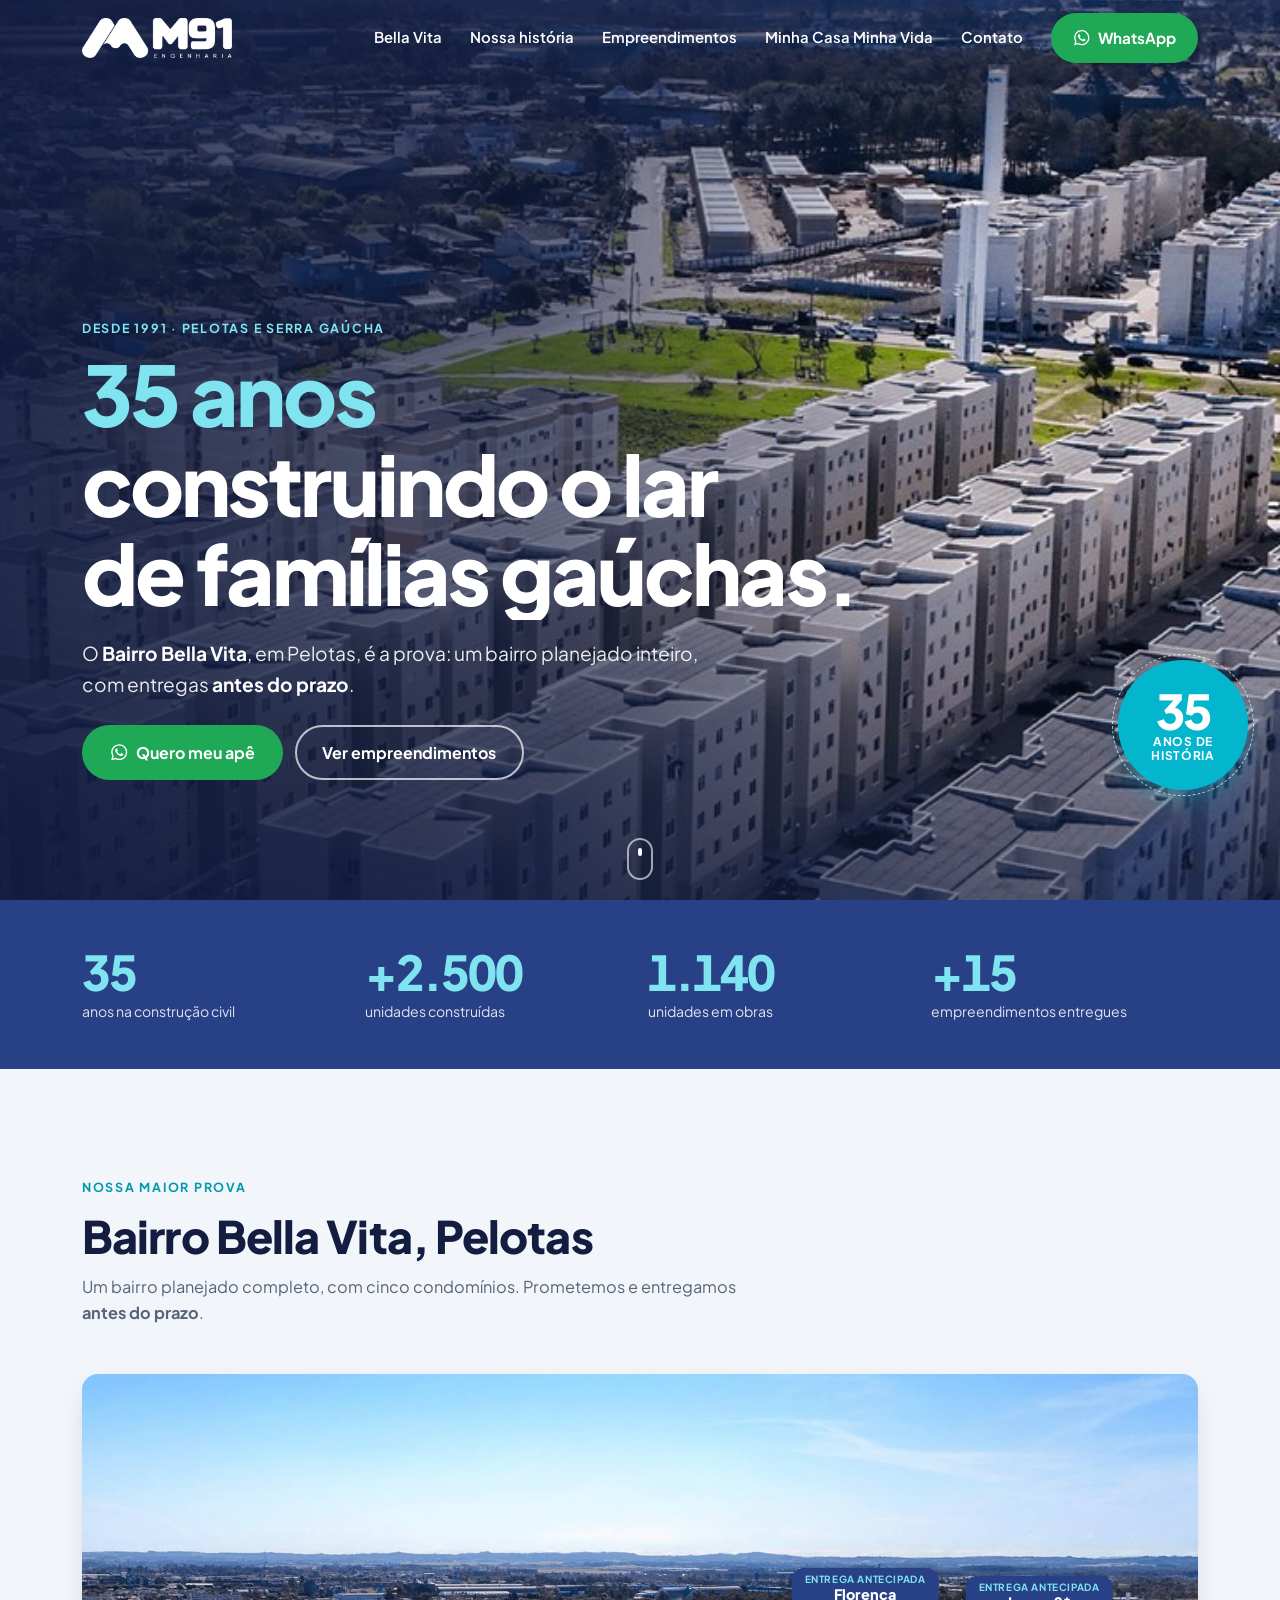
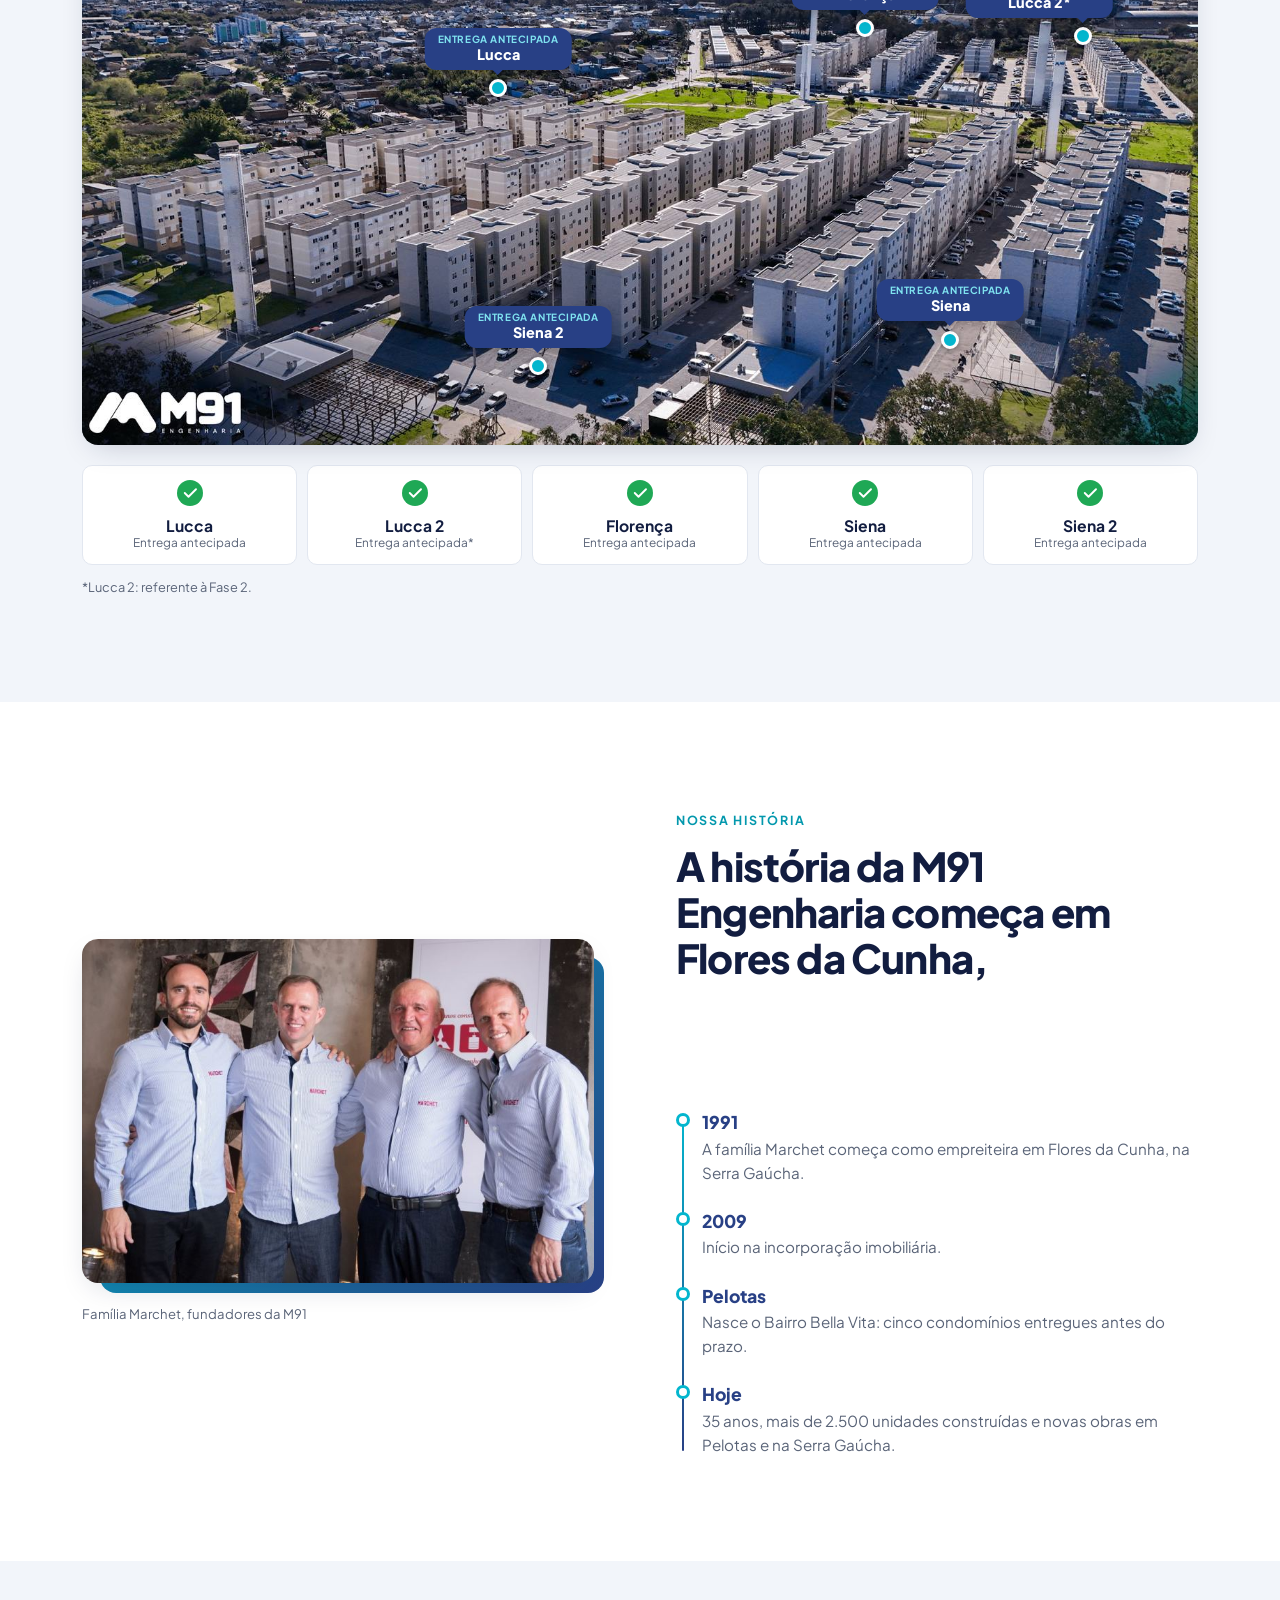
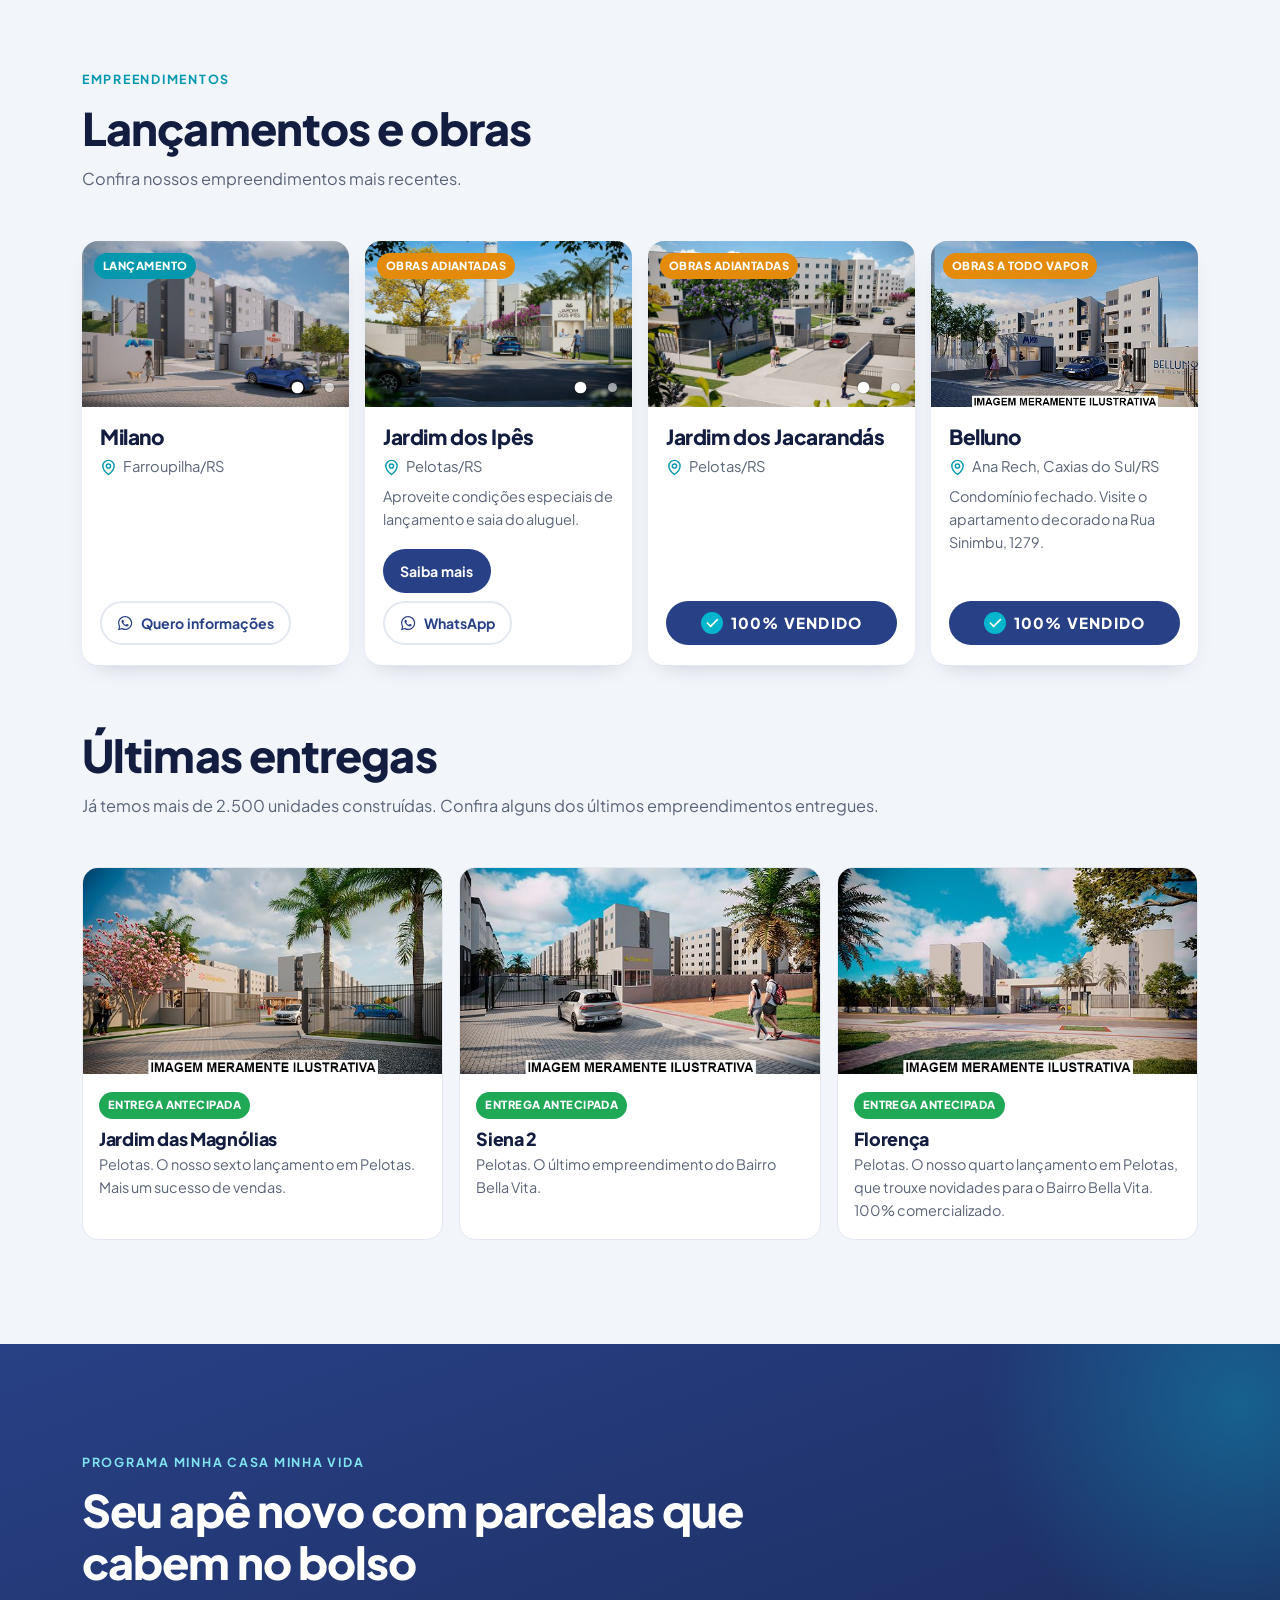
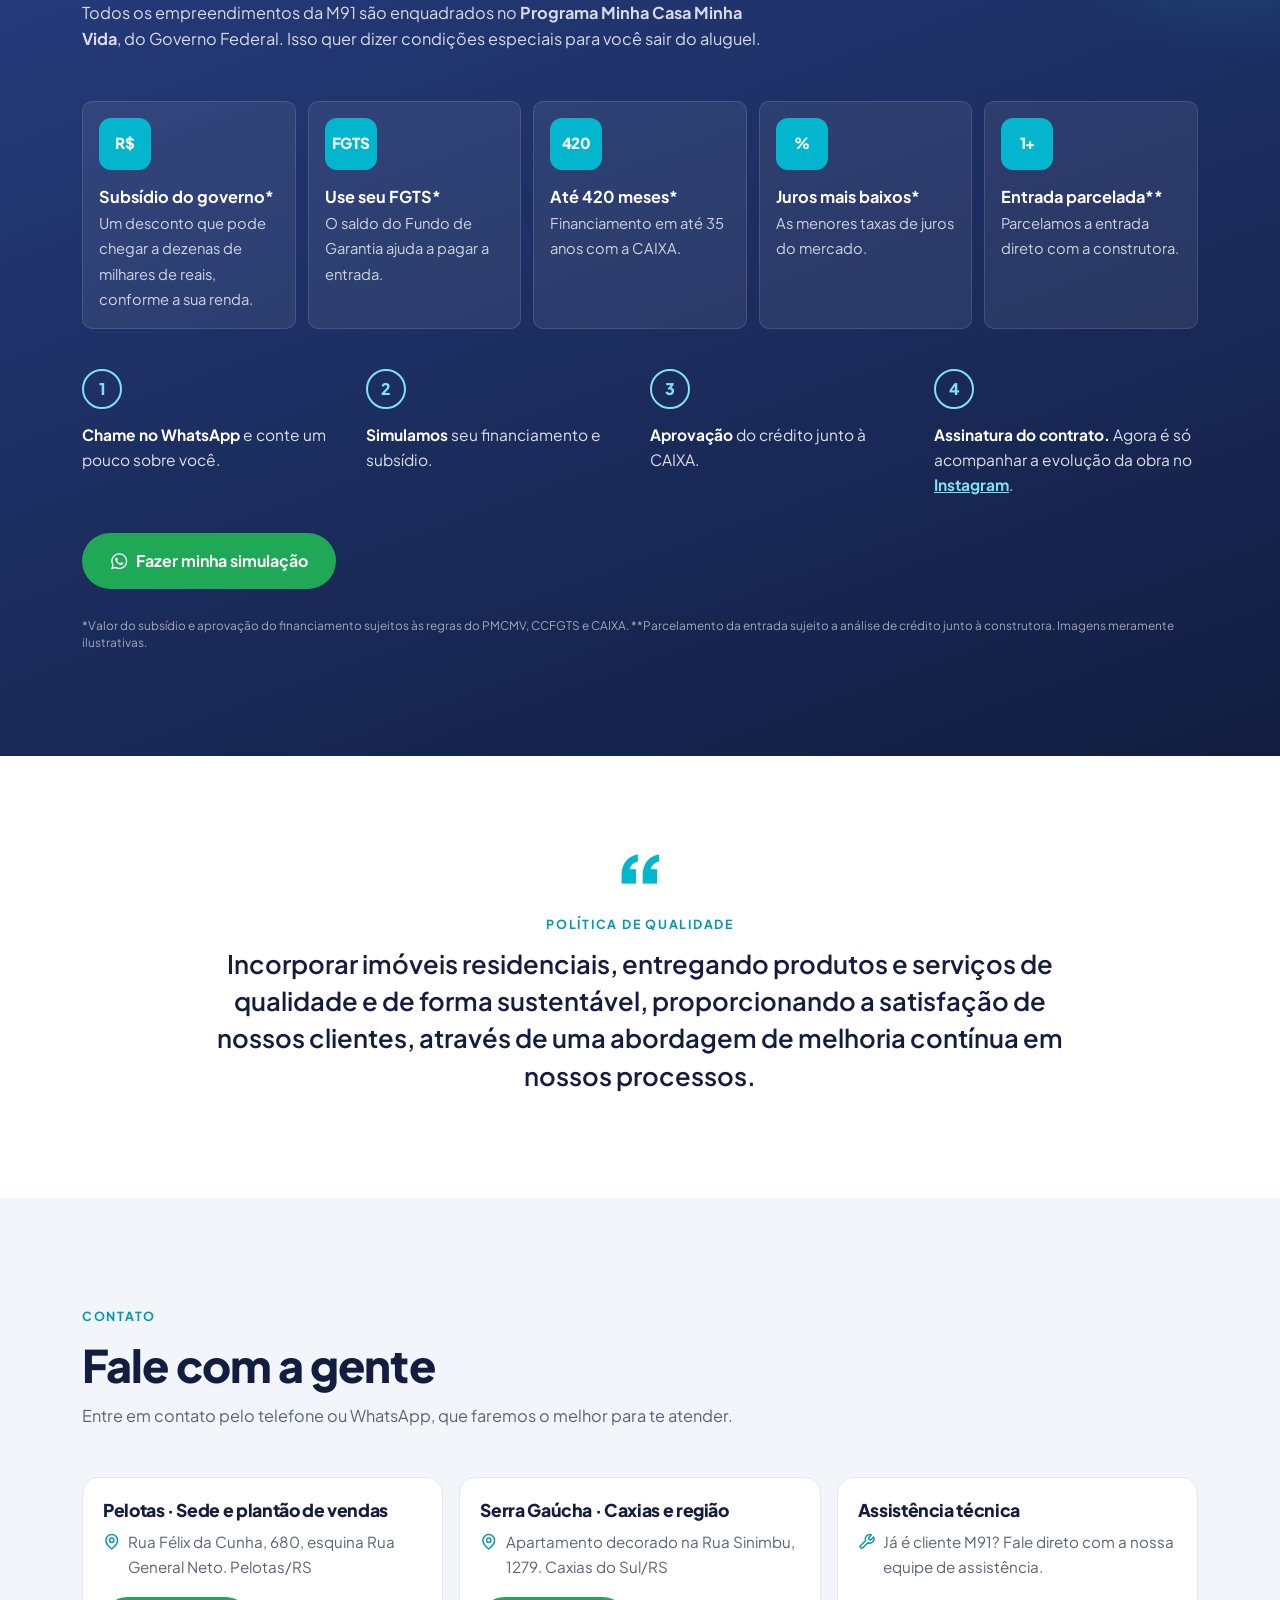
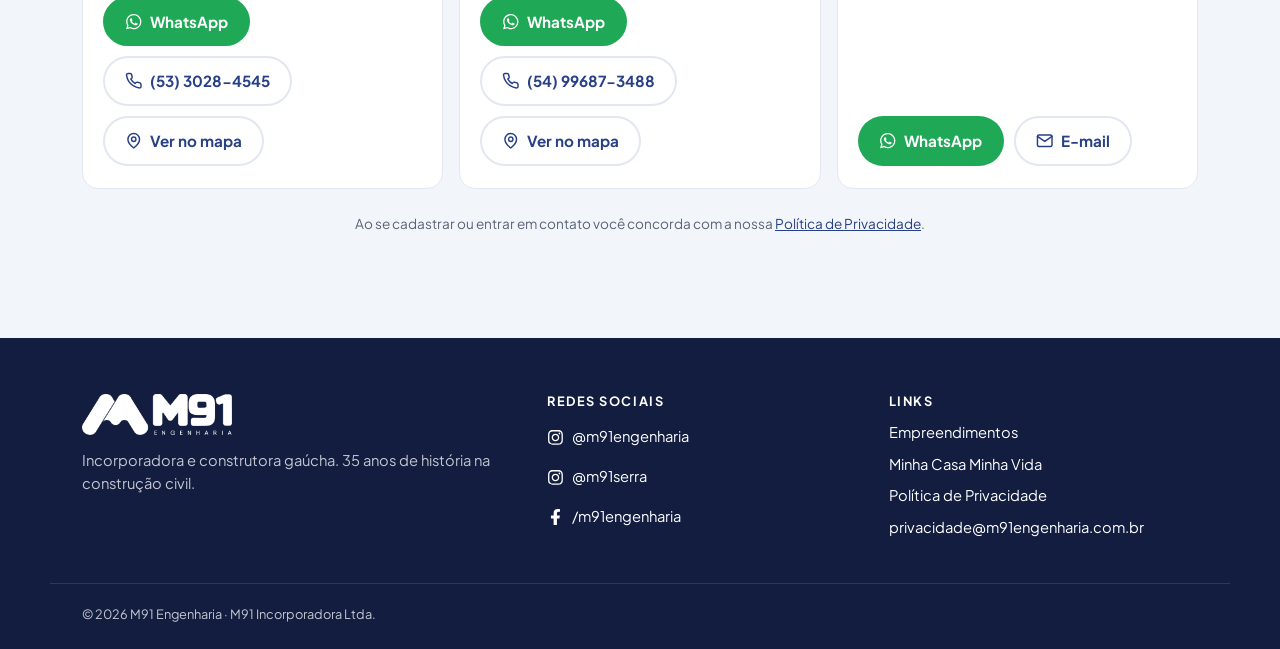
==== commit a9030edc: "0.11" ====
--- a/index.html
+++ b/index.html
@@ -4,7 +4,7 @@
   <meta charset="utf-8">
   <meta name="viewport" content="width=device-width, initial-scale=1, viewport-fit=cover">
   <title>M91 Engenharia | 35 anos construindo lares no Rio Grande do Sul</title>
-  <meta name="description" content="Incorporadora e construtora gaúcha desde 1991. Mais de 2.000 unidades construídas, Bairro Bella Vita entregue antes do prazo e empreendimentos no Programa Minha Casa Minha Vida em Pelotas e na Serra Gaúcha.">
+  <meta name="description" content="Incorporadora e construtora gaúcha desde 1991. Mais de 2.500 unidades construídas, Bairro Bella Vita entregue antes do prazo e empreendimentos no Programa Minha Casa Minha Vida em Pelotas e na Serra Gaúcha.">
   <meta name="theme-color" content="#284085">
 
   <meta property="og:type" content="website">
@@ -70,7 +70,7 @@
     <!-- Hero: Bairro Bella Vita -->
     <section class="hero" id="inicio">
       <picture class="hero-media">
-        <source media="(max-aspect-ratio: 1/1)" srcset="img/hero-mobile-720.jpg 720w, img/hero-mobile-1080.jpg 1080w" sizes="100vw">
+        <source media="(max-aspect-ratio: 1/1)" srcset="img/hero-mobile-720.jpg 720w, img/hero-mobile-1080.jpg 1080w, img/hero-mobile-1440.jpg 1440w" sizes="100vw">
         <img src="img/hero-1600.jpg" srcset="img/hero-1600.jpg 1600w, img/hero-2400.jpg 2400w" sizes="100vw"
              alt="Vista aérea do Bairro Bella Vita, em Pelotas, construído pela M91" fetchpriority="high" width="1600" height="855">
       </picture>
@@ -111,16 +111,16 @@
           <span>anos na construção civil</span>
         </div>
         <div class="stat reveal" style="--d:1">
-          <strong>+<span data-count="2000">2.000</span></strong>
+          <strong>+<span data-count="2500">2.500</span></strong>
           <span>unidades construídas</span>
         </div>
         <div class="stat reveal" style="--d:2">
+          <strong><span data-count="1140">1.140</span></strong>
+          <span>unidades em obras</span>
+        </div>
+        <div class="stat reveal" style="--d:3">
           <strong>+<span data-count="15">15</span></strong>
           <span>empreendimentos entregues</span>
-        </div>
-        <div class="stat reveal" style="--d:3">
-          <strong>100%</strong>
-          <span>Minha Casa Minha Vida</span>
         </div>
       </div>
     </section>
@@ -185,7 +185,7 @@
             </li>
             <li class="reveal" style="--d:3">
               <span class="tl-year">Hoje</span>
-              <p><span data-anos>35</span> anos, mais de 2.000 unidades construídas e novas obras em Pelotas e na Serra Gaúcha.</p>
+              <p><span data-anos>35</span> anos, mais de 2.500 unidades construídas e novas obras em Pelotas e na Serra Gaúcha.</p>
             </li>
           </ol>
         </div>
@@ -204,39 +204,6 @@
         <div class="cards">
           <article class="card reveal" style="--d:0">
             <div class="card-media" data-gallery>
-              <img src="img/ipes-acesso-700.jpg" srcset="img/ipes-acesso-700.jpg 700w, img/ipes-acesso-1200.jpg 1200w" sizes="(min-width: 900px) 33vw, 90vw" alt="Portaria do Jardim dos Ipês" loading="lazy" decoding="async" width="700" height="394" class="is-active">
-              <img src="img/ipes-fachada-700.jpg" srcset="img/ipes-fachada-700.jpg 700w, img/ipes-fachada-1200.jpg 1200w" sizes="(min-width: 900px) 33vw, 90vw" alt="Fachada dos prédios do Jardim dos Ipês" loading="lazy" decoding="async" width="700" height="504">
-              <span class="chip chip-work">Obras iniciadas</span>
-              <div class="dots" role="group" aria-label="Fotos"><button aria-label="Foto 1" aria-pressed="true"></button><button aria-label="Foto 2" aria-pressed="false"></button></div>
-            </div>
-            <div class="card-body">
-              <h3>Jardim dos Ipês</h3>
-              <p class="card-city"><svg class="ico"><use href="#i-pin"/></svg> Pelotas/RS</p>
-              <div class="card-actions">
-                <a class="btn btn-primary btn-sm" href="https://www.ipesresidencial.com.br/" target="_blank" rel="noopener">Saiba mais</a>
-                <a class="btn btn-outline btn-sm" href="https://api.whatsapp.com/send?phone=5508000002575&text=Ol%C3%A1!%20Vi%20o%20site%20da%20M91%20e%20quero%20saber%20mais%20sobre%20o%20Jardim%20dos%20Ip%C3%AAs." target="_blank" rel="noopener"><svg class="ico"><use href="#i-wa"/></svg> WhatsApp</a>
-              </div>
-            </div>
-          </article>
-
-          <article class="card reveal" style="--d:1">
-            <div class="card-media" data-gallery>
-              <img src="img/jacarandas-acesso-700.jpg" srcset="img/jacarandas-acesso-700.jpg 700w, img/jacarandas-acesso-1200.jpg 1200w" sizes="(min-width: 900px) 33vw, 90vw" alt="Portaria do Jardim dos Jacarandás" loading="lazy" decoding="async" width="700" height="394" class="is-active">
-              <img src="img/jacarandas-rua-700.jpg" srcset="img/jacarandas-rua-700.jpg 700w, img/jacarandas-rua-1200.jpg 1200w" sizes="(min-width: 900px) 33vw, 90vw" alt="Rua interna do Jardim dos Jacarandás" loading="lazy" decoding="async" width="700" height="394">
-              <span class="chip chip-new">Lançamento</span>
-              <div class="dots" role="group" aria-label="Fotos"><button aria-label="Foto 1" aria-pressed="true"></button><button aria-label="Foto 2" aria-pressed="false"></button></div>
-            </div>
-            <div class="card-body">
-              <h3>Jardim dos Jacarandás</h3>
-              <p class="card-city"><svg class="ico"><use href="#i-pin"/></svg> Pelotas/RS</p>
-              <div class="card-actions">
-                <a class="btn btn-outline btn-sm" href="https://api.whatsapp.com/send?phone=5508000002575&text=Ol%C3%A1!%20Vi%20o%20site%20da%20M91%20e%20quero%20saber%20mais%20sobre%20o%20Jardim%20dos%20Jacarand%C3%A1s." target="_blank" rel="noopener"><svg class="ico"><use href="#i-wa"/></svg> Quero informações</a>
-              </div>
-            </div>
-          </article>
-
-          <article class="card reveal" style="--d:2">
-            <div class="card-media" data-gallery>
               <img src="img/milano-acesso-700.jpg" srcset="img/milano-acesso-700.jpg 700w, img/milano-acesso-1200.jpg 1200w" sizes="(min-width: 900px) 33vw, 90vw" alt="Portaria do Residencial Milano" loading="lazy" decoding="async" width="700" height="393" class="is-active">
               <img src="img/milano-ruas-700.jpg" srcset="img/milano-ruas-700.jpg 700w, img/milano-ruas-1200.jpg 1200w" sizes="(min-width: 900px) 33vw, 90vw" alt="Vista geral do Residencial Milano" loading="lazy" decoding="async" width="700" height="490">
               <span class="chip chip-new">Lançamento</span>
@@ -251,6 +218,40 @@
             </div>
           </article>
 
+          <article class="card reveal" style="--d:1">
+            <div class="card-media" data-gallery>
+              <img src="img/ipes-acesso-700.jpg" srcset="img/ipes-acesso-700.jpg 700w, img/ipes-acesso-1200.jpg 1200w" sizes="(min-width: 900px) 33vw, 90vw" alt="Portaria do Jardim dos Ipês" loading="lazy" decoding="async" width="700" height="394" class="is-active">
+              <img src="img/ipes-fachada-700.jpg" srcset="img/ipes-fachada-700.jpg 700w, img/ipes-fachada-1200.jpg 1200w" sizes="(min-width: 900px) 33vw, 90vw" alt="Fachada dos prédios do Jardim dos Ipês" loading="lazy" decoding="async" width="700" height="504">
+              <span class="chip chip-work">Obras adiantadas</span>
+              <div class="dots" role="group" aria-label="Fotos"><button aria-label="Foto 1" aria-pressed="true"></button><button aria-label="Foto 2" aria-pressed="false"></button></div>
+            </div>
+            <div class="card-body">
+              <h3>Jardim dos Ipês</h3>
+              <p class="card-city"><svg class="ico"><use href="#i-pin"/></svg> Pelotas/RS</p>
+              <p class="card-note">Aproveite condições especiais de lançamento e saia do aluguel.</p>
+              <div class="card-actions">
+                <a class="btn btn-primary btn-sm" href="https://www.ipesresidencial.com.br/" target="_blank" rel="noopener">Saiba mais</a>
+                <a class="btn btn-outline btn-sm" href="https://api.whatsapp.com/send?phone=5508000002575&text=Ol%C3%A1!%20Vi%20o%20site%20da%20M91%20e%20quero%20saber%20mais%20sobre%20o%20Jardim%20dos%20Ip%C3%AAs." target="_blank" rel="noopener"><svg class="ico"><use href="#i-wa"/></svg> WhatsApp</a>
+              </div>
+            </div>
+          </article>
+
+          <article class="card reveal" style="--d:2">
+            <div class="card-media" data-gallery>
+              <img src="img/jacarandas-acesso-700.jpg" srcset="img/jacarandas-acesso-700.jpg 700w, img/jacarandas-acesso-1200.jpg 1200w" sizes="(min-width: 900px) 33vw, 90vw" alt="Portaria do Jardim dos Jacarandás" loading="lazy" decoding="async" width="700" height="394" class="is-active">
+              <img src="img/jacarandas-rua-700.jpg" srcset="img/jacarandas-rua-700.jpg 700w, img/jacarandas-rua-1200.jpg 1200w" sizes="(min-width: 900px) 33vw, 90vw" alt="Rua interna do Jardim dos Jacarandás" loading="lazy" decoding="async" width="700" height="394">
+              <span class="chip chip-work">Obras adiantadas</span>
+              <div class="dots" role="group" aria-label="Fotos"><button aria-label="Foto 1" aria-pressed="true"></button><button aria-label="Foto 2" aria-pressed="false"></button></div>
+            </div>
+            <div class="card-body">
+              <h3>Jardim dos Jacarandás</h3>
+              <p class="card-city"><svg class="ico"><use href="#i-pin"/></svg> Pelotas/RS</p>
+              <div class="card-actions">
+                <p class="sold"><svg class="ico"><use href="#i-check"/></svg> 100% vendido</p>
+              </div>
+            </div>
+          </article>
+
           <article class="card reveal" style="--d:3">
             <div class="card-media">
               <img src="img/belluno-560.jpg" alt="Portaria do Residencial Belluno" loading="lazy" decoding="async" width="560" height="321" class="is-active">
@@ -261,7 +262,7 @@
               <p class="card-city"><svg class="ico"><use href="#i-pin"/></svg> Ana Rech, Caxias do Sul/RS</p>
               <p class="card-note">Condomínio fechado. Visite o apartamento decorado na Rua Sinimbu, 1279.</p>
               <div class="card-actions">
-                <a class="btn btn-outline btn-sm" href="https://api.whatsapp.com/send?phone=5554996999868&text=Oi!%20Vi%20o%20site%20do%20Residencial%20Belluno%20e%20gostaria%20de%20mais%20informa%C3%A7%C3%B5es." target="_blank" rel="noopener"><svg class="ico"><use href="#i-wa"/></svg> Quero informações</a>
+                <p class="sold"><svg class="ico"><use href="#i-check"/></svg> 100% vendido</p>
               </div>
             </div>
           </article>
@@ -269,7 +270,7 @@
 
         <div class="section-head section-head-sub reveal">
           <h2>Últimas entregas</h2>
-          <p>Já temos mais de 2.000 unidades construídas. Confira alguns dos últimos empreendimentos entregues.</p>
+          <p>Já temos mais de 2.500 unidades construídas. Confira alguns dos últimos empreendimentos entregues.</p>
         </div>
 
         <div class="delivered" tabindex="0" aria-label="Empreendimentos entregues">
@@ -322,7 +323,7 @@
           <li class="reveal" style="--d:0"><span>1</span><p><strong>Chame no WhatsApp</strong> e conte um pouco sobre você.</p></li>
           <li class="reveal" style="--d:1"><span>2</span><p><strong>Simulamos</strong> seu financiamento e subsídio.</p></li>
           <li class="reveal" style="--d:2"><span>3</span><p><strong>Aprovação</strong> do crédito junto à CAIXA.</p></li>
-          <li class="reveal" style="--d:3"><span>4</span><p><strong>Chave na mão.</strong> Do jeito que a gente sabe fazer.</p></li>
+          <li class="reveal" style="--d:3"><span>4</span><p><strong>Assinatura do contrato.</strong> Agora é só acompanhar a evolução da obra no <a href="https://www.instagram.com/m91engenharia/" target="_blank" rel="noopener">Instagram</a>.</p></li>
         </ol>
 
         <div class="mcmv-cta reveal">
@@ -366,11 +367,12 @@
           </div>
 
           <div class="contact-card reveal" style="--d:1">
-            <h3>Serra Gaúcha · Residencial Belluno</h3>
+            <h3>Serra Gaúcha · Caxias e região</h3>
             <p class="addr"><svg class="ico"><use href="#i-pin"/></svg> Apartamento decorado na Rua Sinimbu, 1279. Caxias do Sul/RS</p>
             <div class="contact-actions">
-              <a class="btn btn-wa" href="https://api.whatsapp.com/send?phone=5554996999868&text=Oi!%20Vi%20o%20site%20do%20Residencial%20Belluno%20e%20gostaria%20de%20mais%20informa%C3%A7%C3%B5es." target="_blank" rel="noopener"><svg class="ico"><use href="#i-wa"/></svg> WhatsApp</a>
+              <a class="btn btn-wa" href="https://api.whatsapp.com/send?phone=5554996999868&text=Ol%C3%A1!%20Vi%20o%20site%20da%20M91%20e%20gostaria%20de%20mais%20informa%C3%A7%C3%B5es." target="_blank" rel="noopener"><svg class="ico"><use href="#i-wa"/></svg> WhatsApp</a>
               <a class="btn btn-outline" href="tel:+5554996873488"><svg class="ico"><use href="#i-phone"/></svg> (54) 99687-3488</a>
+              <a class="btn btn-outline" href="https://www.google.com/maps/search/?api=1&amp;query=Rua+Sinimbu%2C+1279%2C+Caxias+do+Sul+-+RS" target="_blank" rel="noopener"><svg class="ico"><use href="#i-pin"/></svg> Ver no mapa</a>
             </div>
           </div>
 
--- a/css/style.css
+++ b/css/style.css
@@ -228,7 +228,7 @@
 .section-head { max-width: 680px; margin-bottom: 32px; }
 .section-head h2 { font-size: clamp(1.8rem, 7vw, 2.8rem); font-weight: 800; margin-bottom: .8rem; color: var(--navy-900); }
 .section-head p:not(.eyebrow) { color: var(--muted); font-size: 1.02rem; }
-.section-head-sub { margin-top: 64px; }
+.section-head-sub { margin-top: 64px; max-width: none; }
 
 /* ---------- Bella Vita ---------- */
 .bella { background: var(--bg-soft); }
@@ -359,6 +359,14 @@
 .card-city .ico { color: var(--cyan-600); }
 .card-note { color: var(--muted); font-size: .9rem; }
 .card-actions { display: flex; flex-wrap: wrap; gap: 8px; margin-top: auto; padding-top: 12px; }
+.sold {
+  flex: 1 1 100%;
+  display: flex; align-items: center; justify-content: center; gap: 8px;
+  min-height: 44px; padding: .5em 1em; border-radius: 999px;
+  background: var(--navy); color: #fff;
+  font-weight: 800; font-size: .95rem; letter-spacing: .08em; text-transform: uppercase;
+}
+.sold .ico { width: 22px; height: 22px; padding: 3px; border-radius: 50%; background: var(--cyan); color: #fff; }
 
 .delivered {
   display: grid; grid-auto-flow: column; grid-auto-columns: 80%; gap: 16px;
@@ -406,6 +414,7 @@
 }
 .steps p { color: rgba(255,255,255,.85); font-size: .97rem; }
 .steps strong { color: #fff; }
+.steps a { color: #7fe3f0; font-weight: 700; }
 .mcmv-cta { margin-top: 36px; }
 .mcmv-cta .btn { width: 100%; }
 .disclaimer { margin-top: 28px; font-size: .74rem; color: rgba(255,255,255,.6); line-height: 1.5; }
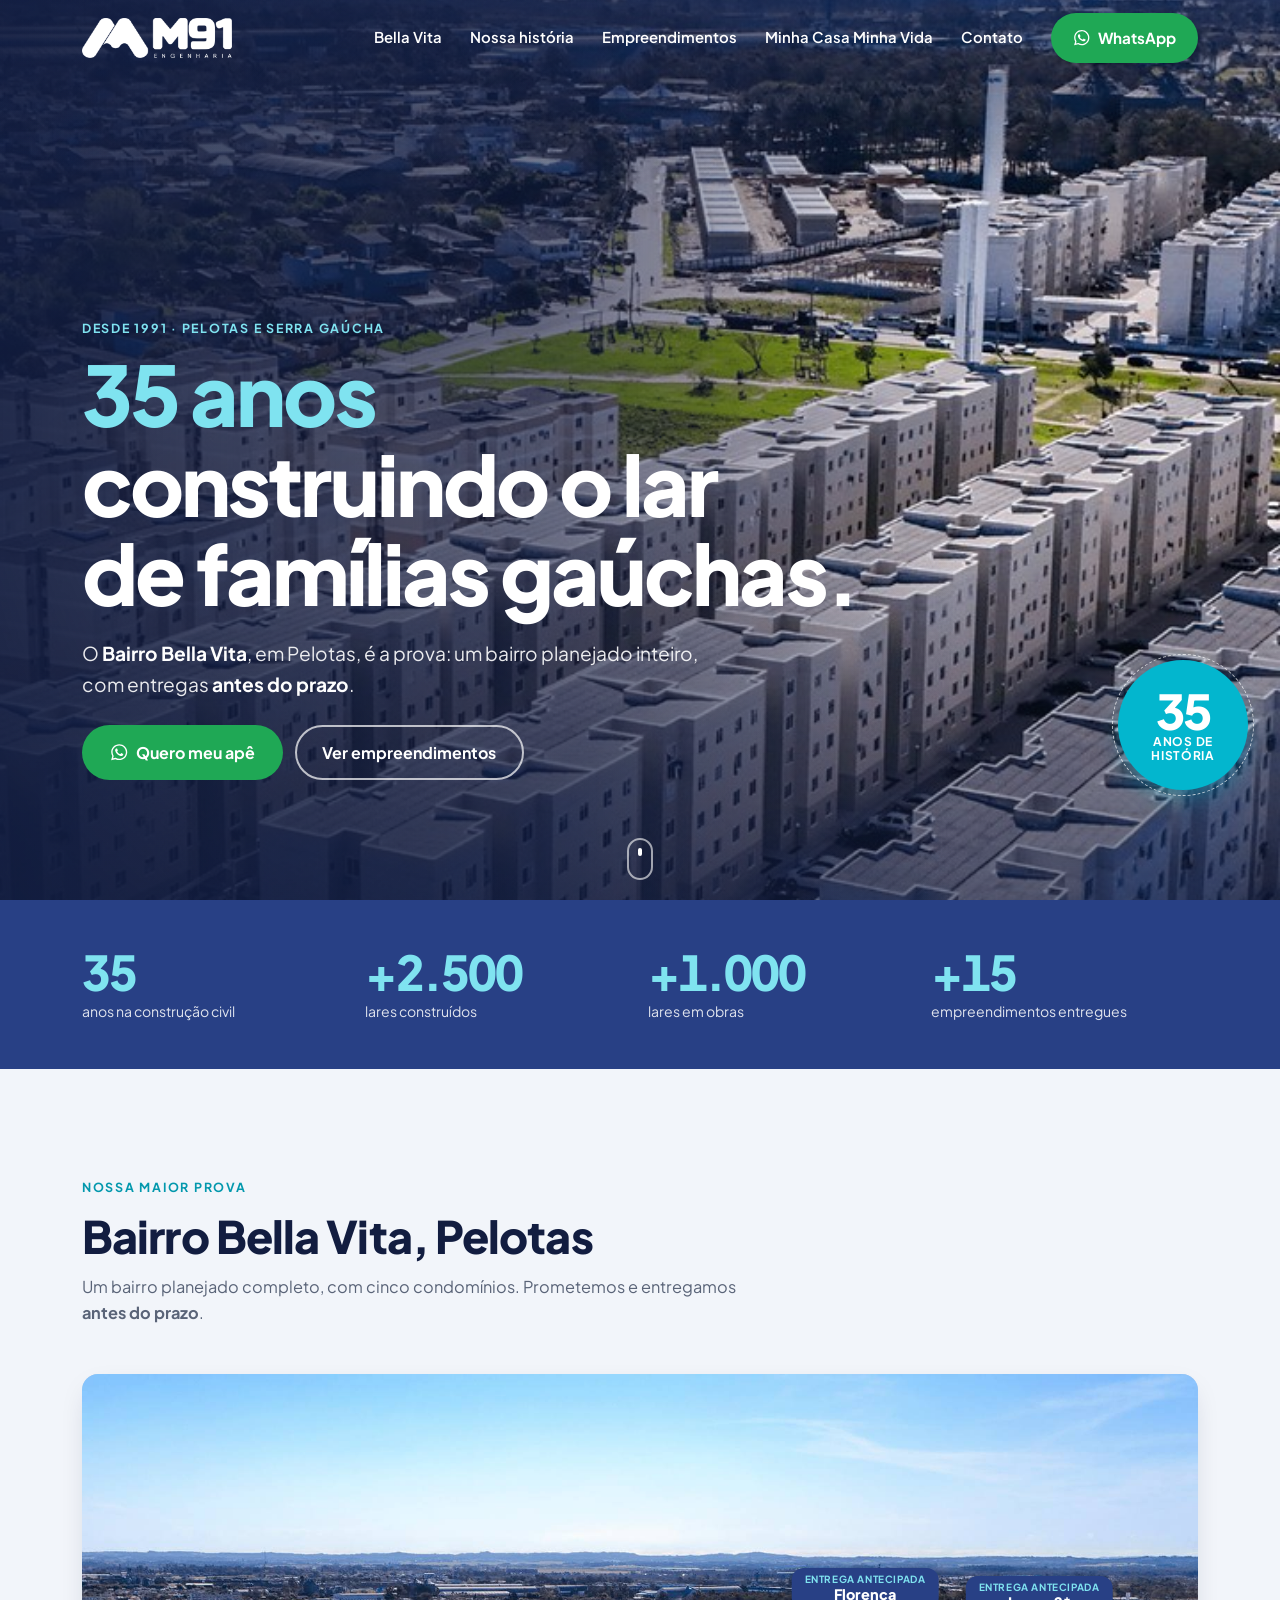
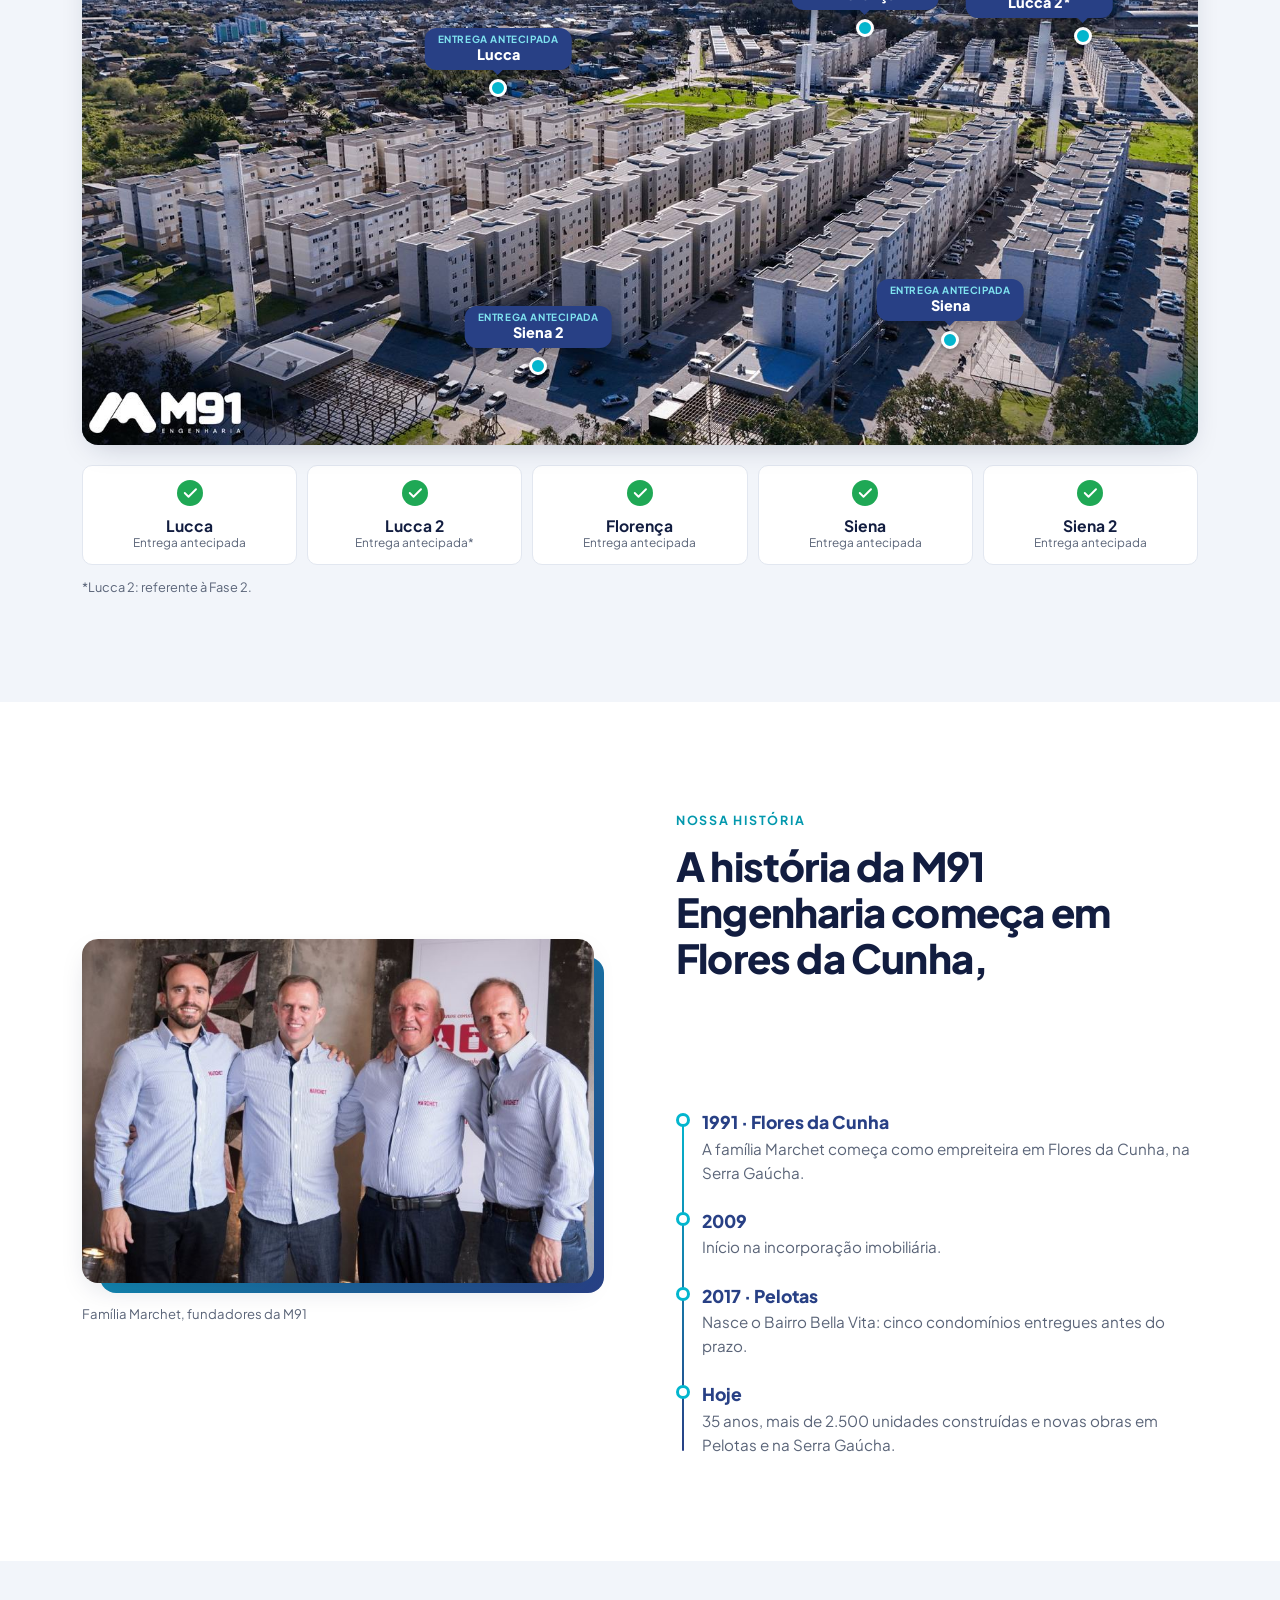
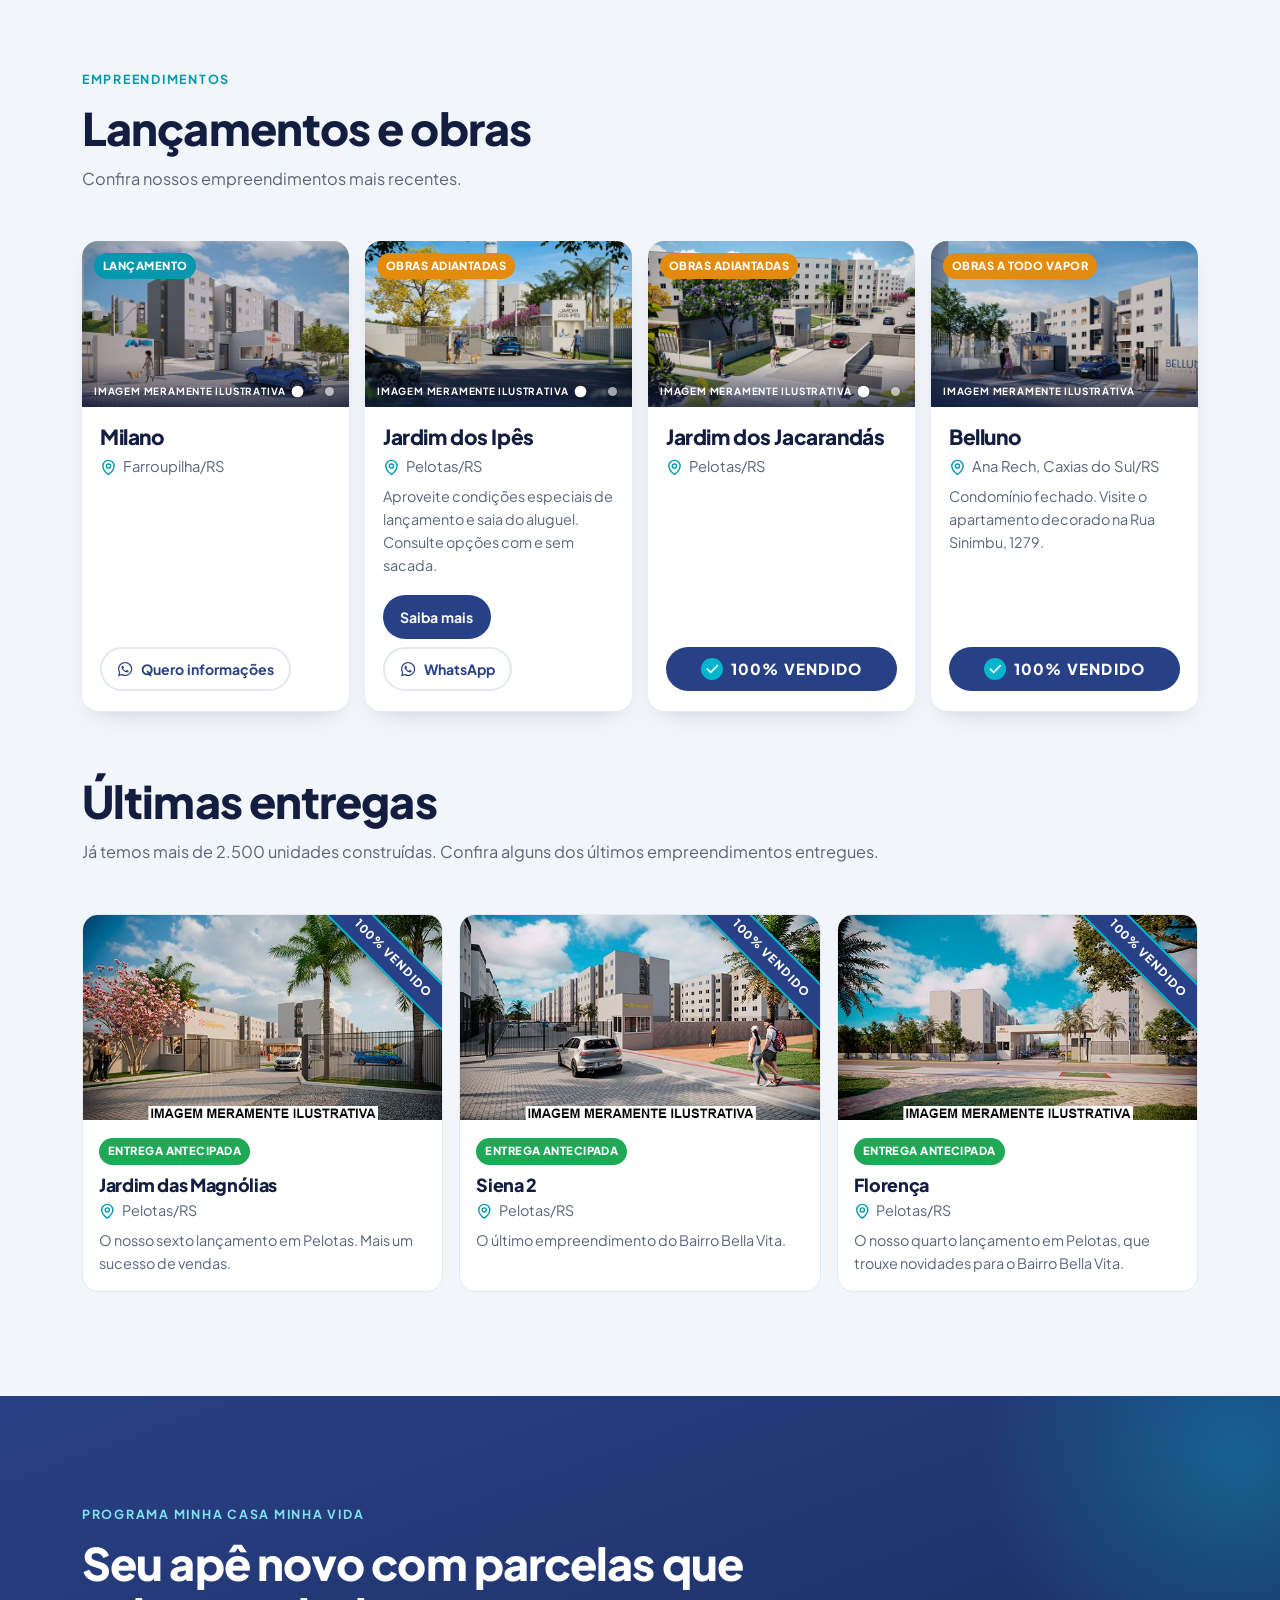
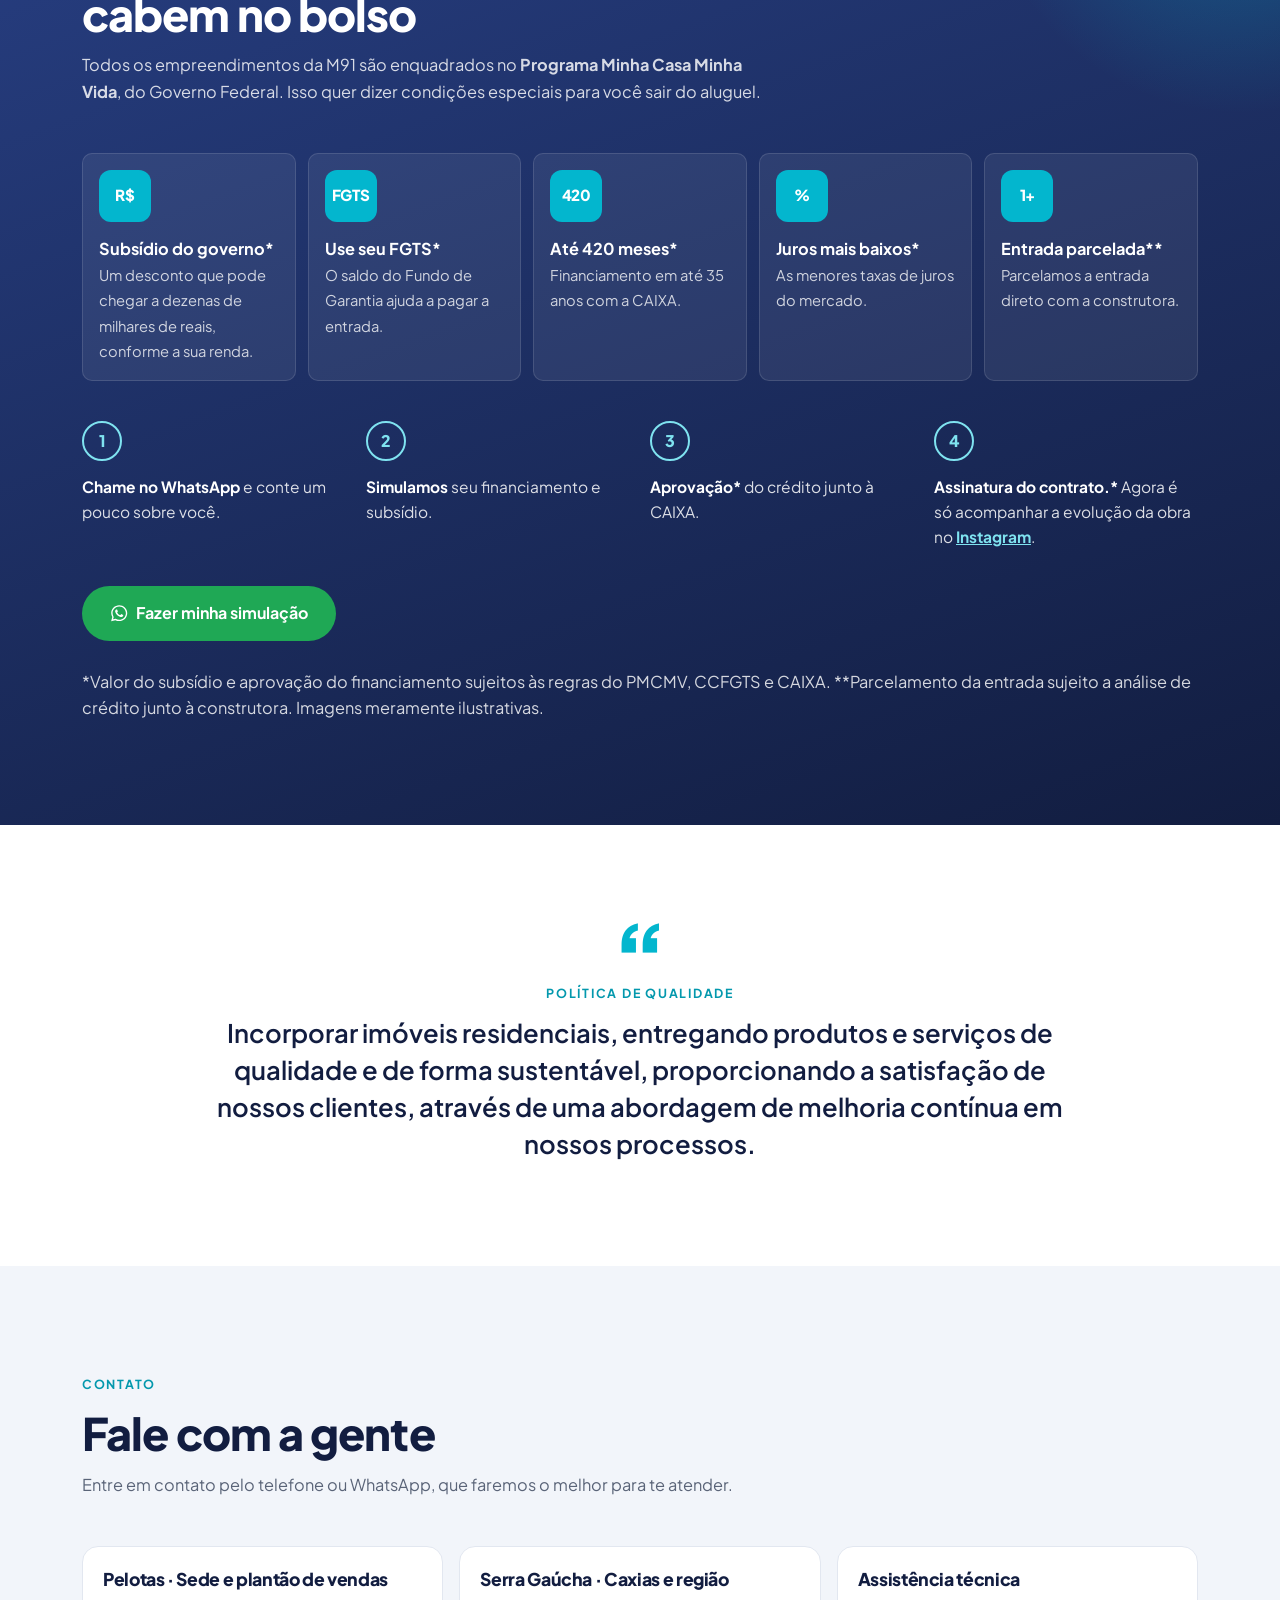
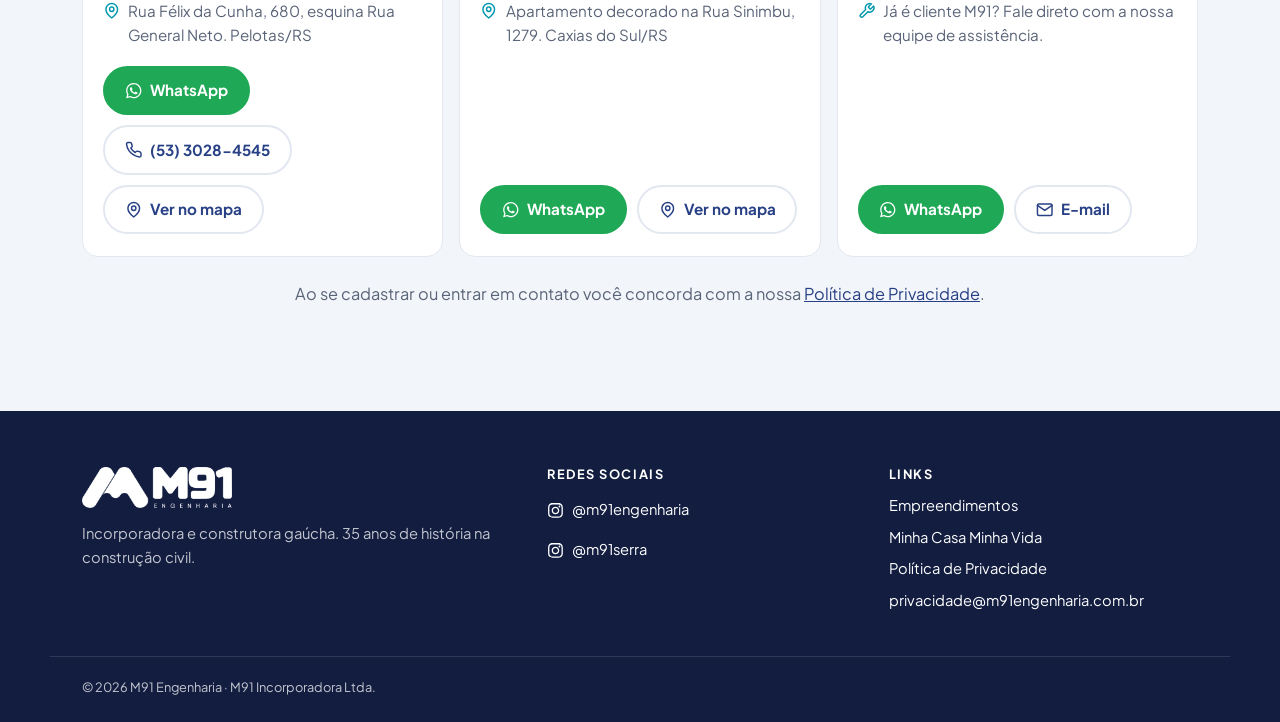
==== commit 11f8ea23: "1.0" ====
--- a/index.html
+++ b/index.html
@@ -32,9 +32,7 @@
   <!-- Ícones (Font Awesome Free brands, CC BY 4.0, + desenhos próprios) -->
   <svg width="0" height="0" style="position:absolute" aria-hidden="true">
     <symbol id="i-wa" viewBox="0 -448 448 512"><path transform="scale(1,-1)" d="M380.9 350.9c41.9-42 67.1-97.7 67.1-157 0-122.4-101.8-222-224.1-222h-.1c-37.2 0-73.7 9.3-106.1 27L0-31.9l31.5 115C12.1 116.8 1.9 155 1.9 194.1c0 122.4 99.6 222 222 222 59.3 0 115.1-23.1 157-65.1zM223.9 9.3c101.7 0 186.6 82.8 186.6 184.6.1 49.3-21.3 95.6-56.1 130.5-34.8 34.9-81.1 54.1-130.4 54.1-101.8 0-184.6-82.8-184.6-184.5 0-34.9 9.7-68.8 28.2-98.2l4.4-7-18.6-68.1 69.8 18.3 6.7-4c28.3-16.8 60.8-25.7 94-25.7zm101.2 138.2c5.5-2.7 9.2-4.1 10.5-6.6 1.4-2.3 1.4-13.4-3.2-26.4-4.6-13-26.7-24.8-37.4-26.4-17.6-2.6-31.4-1.3-66.6 13.9-55.7 24.1-92 80.1-94.8 83.8-2.7 3.7-22.6 30.1-22.6 57.4s14.3 40.7 19.4 46.3c5.1 5.5 11.1 6.9 14.8 6.9s7.4 0 10.6-.2c3.4-.2 8 1.3 12.5-9.5 4.6-11.1 15.7-38.4 17.1-41.2 1.4-2.8 2.3-6 .5-9.7-10.6-21.2-22-20.5-16.3-30.3 21.5-36.9 42.9-49.7 75.5-66 5.5-2.8 8.8-2.3 12 1.4 3.3 3.8 13.9 16.2 17.6 21.8 3.7 5.6 7.4 4.7 12.5 2.8 5.1-1.8 32.4-15.2 37.9-18z"/></symbol>
-    <symbol id="i-ig" viewBox="0 -448 448 512"><path transform="scale(1,-1)" d="M224.1 307c63.6 0 114.9-51.3 114.9-114.9S287.7 77.2 224.1 77.2 109.2 128.5 109.2 192.1 160.5 307 224.1 307zm0-189.6c41.1 0 74.7 33.5 74.7 74.7s-33.5 74.7-74.7 74.7-74.7-33.5-74.7-74.7 33.6-74.7 74.7-74.7zm146.4 194.3c0-14.9-12-26.8-26.8-26.8-14.9 0-26.8 12-26.8 26.8s12 26.8 26.8 26.8 26.8-12 26.8-26.8zm76.1-27.2c2.1-37 2.1-147.8 0-184.8-1.8-35.9-10-67.7-36.2-93.9-26.2-26.3-58-34.5-93.9-36.2-37-2.1-147.9-2.1-184.9 0-35.9 1.8-67.6 10-93.9 36.2S3.3 63.8 1.6 99.7c-2.1 37-2.1 147.9 0 184.9 1.8 35.9 9.9 67.7 36.2 93.9s58.1 34.4 93.9 36.1c37 2.1 147.9 2.1 184.9 0 35.9-1.8 67.7-10 93.9-36.2 26.3-26.2 34.5-58 36.2-93.9zM398.8 60c11.7 29.4 9 99.5 9 132.1s2.7 102.6-9 132.1c-7.9 19.7-23 34.8-42.6 42.6-29.4 11.6-99.5 9-132.1 9s-102.6 2.7-132.1-9c-19.7-7.9-34.8-23-42.6-42.6-11.6-29.4-9-99.5-9-132.1s-2.7-102.6 9-132.1c7.9-19.7 23-34.8 42.6-42.6 29.4-11.6 99.5-9 132.1-9s102.6-2.7 132.1 9c19.7 7.9 34.8 23 42.6 42.6z"/></symbol>
-    <symbol id="i-fb" viewBox="0 -448 320 512"><path transform="scale(1,-1)" d="M279.1 160h-74.7v-224H104.3v224H22.9v92.7h81.4v70.6c0 80.3 47.9 124.7 121.1 124.7 35.1 0 71.8-6.3 71.8-6.3v-78.9h-40.4c-39.8 0-52.2-24.7-52.2-50.1v-60.1h88.9z"/></symbol>
-    <symbol id="i-phone" viewBox="0 0 24 24"><path fill="none" stroke="currentColor" stroke-width="2" stroke-linecap="round" stroke-linejoin="round" d="M22 16.9v3a2 2 0 0 1-2.2 2 19.8 19.8 0 0 1-8.6-3.1 19.5 19.5 0 0 1-6-6A19.8 19.8 0 0 1 2.1 4.2 2 2 0 0 1 4.1 2h3a2 2 0 0 1 2 1.7c.1.9.4 1.8.7 2.7a2 2 0 0 1-.5 2.1L8 9.8a16 16 0 0 0 6 6l1.3-1.3a2 2 0 0 1 2.1-.4c.9.3 1.8.6 2.7.7a2 2 0 0 1 1.7 2z"/></symbol>
+    <symbol id="i-ig" viewBox="0 -448 448 512"><path transform="scale(1,-1)" d="M224.1 307c63.6 0 114.9-51.3 114.9-114.9S287.7 77.2 224.1 77.2 109.2 128.5 109.2 192.1 160.5 307 224.1 307zm0-189.6c41.1 0 74.7 33.5 74.7 74.7s-33.5 74.7-74.7 74.7-74.7-33.5-74.7-74.7 33.6-74.7 74.7-74.7zm146.4 194.3c0-14.9-12-26.8-26.8-26.8-14.9 0-26.8 12-26.8 26.8s12 26.8 26.8 26.8 26.8-12 26.8-26.8zm76.1-27.2c2.1-37 2.1-147.8 0-184.8-1.8-35.9-10-67.7-36.2-93.9-26.2-26.3-58-34.5-93.9-36.2-37-2.1-147.9-2.1-184.9 0-35.9 1.8-67.6 10-93.9 36.2S3.3 63.8 1.6 99.7c-2.1 37-2.1 147.9 0 184.9 1.8 35.9 9.9 67.7 36.2 93.9s58.1 34.4 93.9 36.1c37 2.1 147.9 2.1 184.9 0 35.9-1.8 67.7-10 93.9-36.2 26.3-26.2 34.5-58 36.2-93.9zM398.8 60c11.7 29.4 9 99.5 9 132.1s2.7 102.6-9 132.1c-7.9 19.7-23 34.8-42.6 42.6-29.4 11.6-99.5 9-132.1 9s-102.6 2.7-132.1-9c-19.7-7.9-34.8-23-42.6-42.6-11.6-29.4-9-99.5-9-132.1s-2.7-102.6 9-132.1c7.9-19.7 23-34.8 42.6-42.6 29.4-11.6 99.5-9 132.1-9s102.6-2.7 132.1 9c19.7 7.9 34.8 23 42.6 42.6z"/></symbol>    <symbol id="i-phone" viewBox="0 0 24 24"><path fill="none" stroke="currentColor" stroke-width="2" stroke-linecap="round" stroke-linejoin="round" d="M22 16.9v3a2 2 0 0 1-2.2 2 19.8 19.8 0 0 1-8.6-3.1 19.5 19.5 0 0 1-6-6A19.8 19.8 0 0 1 2.1 4.2 2 2 0 0 1 4.1 2h3a2 2 0 0 1 2 1.7c.1.9.4 1.8.7 2.7a2 2 0 0 1-.5 2.1L8 9.8a16 16 0 0 0 6 6l1.3-1.3a2 2 0 0 1 2.1-.4c.9.3 1.8.6 2.7.7a2 2 0 0 1 1.7 2z"/></symbol>
     <symbol id="i-pin" viewBox="0 0 24 24"><g fill="none" stroke="currentColor" stroke-width="2" stroke-linecap="round" stroke-linejoin="round"><path d="M20 10c0 6-8 12-8 12s-8-6-8-12a8 8 0 0 1 16 0z"/><circle cx="12" cy="10" r="3"/></g></symbol>
     <symbol id="i-mail" viewBox="0 0 24 24"><g fill="none" stroke="currentColor" stroke-width="2" stroke-linecap="round" stroke-linejoin="round"><rect x="2" y="4" width="20" height="16" rx="2"/><path d="m22 6-10 7L2 6"/></g></symbol>
     <symbol id="i-tool" viewBox="0 0 24 24"><path fill="none" stroke="currentColor" stroke-width="2" stroke-linecap="round" stroke-linejoin="round" d="M14.7 6.3a1 1 0 0 0 0 1.4l1.6 1.6a1 1 0 0 0 1.4 0l3.8-3.8a6 6 0 0 1-7.9 7.9l-6.9 6.9a2.1 2.1 0 0 1-3-3l6.9-6.9a6 6 0 0 1 7.9-7.9l-3.8 3.8z"/></symbol>
@@ -112,11 +110,11 @@
         </div>
         <div class="stat reveal" style="--d:1">
           <strong>+<span data-count="2500">2.500</span></strong>
-          <span>unidades construídas</span>
+          <span>lares construídos</span>
         </div>
         <div class="stat reveal" style="--d:2">
-          <strong><span data-count="1140">1.140</span></strong>
-          <span>unidades em obras</span>
+          <strong>+<span data-count="1000">1.000</span></strong>
+          <span>lares em obras</span>
         </div>
         <div class="stat reveal" style="--d:3">
           <strong>+<span data-count="15">15</span></strong>
@@ -172,7 +170,7 @@
 
           <ol class="timeline">
             <li class="reveal" style="--d:0">
-              <span class="tl-year">1991</span>
+              <span class="tl-year">1991 · Flores da Cunha</span>
               <p>A família Marchet começa como empreiteira em Flores da Cunha, na Serra Gaúcha.</p>
             </li>
             <li class="reveal" style="--d:1">
@@ -180,7 +178,7 @@
               <p>Início na incorporação imobiliária.</p>
             </li>
             <li class="reveal" style="--d:2">
-              <span class="tl-year">Pelotas</span>
+              <span class="tl-year">2017 · Pelotas</span>
               <p>Nasce o Bairro Bella Vita: cinco condomínios entregues antes do prazo.</p>
             </li>
             <li class="reveal" style="--d:3">
@@ -206,6 +204,7 @@
             <div class="card-media" data-gallery>
               <img src="img/milano-acesso-700.jpg" srcset="img/milano-acesso-700.jpg 700w, img/milano-acesso-1200.jpg 1200w" sizes="(min-width: 900px) 33vw, 90vw" alt="Portaria do Residencial Milano" loading="lazy" decoding="async" width="700" height="393" class="is-active">
               <img src="img/milano-ruas-700.jpg" srcset="img/milano-ruas-700.jpg 700w, img/milano-ruas-1200.jpg 1200w" sizes="(min-width: 900px) 33vw, 90vw" alt="Vista geral do Residencial Milano" loading="lazy" decoding="async" width="700" height="490">
+              <span class="illus">Imagem meramente ilustrativa</span>
               <span class="chip chip-new">Lançamento</span>
               <div class="dots" role="group" aria-label="Fotos"><button aria-label="Foto 1" aria-pressed="true"></button><button aria-label="Foto 2" aria-pressed="false"></button></div>
             </div>
@@ -222,13 +221,14 @@
             <div class="card-media" data-gallery>
               <img src="img/ipes-acesso-700.jpg" srcset="img/ipes-acesso-700.jpg 700w, img/ipes-acesso-1200.jpg 1200w" sizes="(min-width: 900px) 33vw, 90vw" alt="Portaria do Jardim dos Ipês" loading="lazy" decoding="async" width="700" height="394" class="is-active">
               <img src="img/ipes-fachada-700.jpg" srcset="img/ipes-fachada-700.jpg 700w, img/ipes-fachada-1200.jpg 1200w" sizes="(min-width: 900px) 33vw, 90vw" alt="Fachada dos prédios do Jardim dos Ipês" loading="lazy" decoding="async" width="700" height="504">
+              <span class="illus">Imagem meramente ilustrativa</span>
               <span class="chip chip-work">Obras adiantadas</span>
               <div class="dots" role="group" aria-label="Fotos"><button aria-label="Foto 1" aria-pressed="true"></button><button aria-label="Foto 2" aria-pressed="false"></button></div>
             </div>
             <div class="card-body">
               <h3>Jardim dos Ipês</h3>
               <p class="card-city"><svg class="ico"><use href="#i-pin"/></svg> Pelotas/RS</p>
-              <p class="card-note">Aproveite condições especiais de lançamento e saia do aluguel.</p>
+              <p class="card-note">Aproveite condições especiais de lançamento e saia do aluguel. Consulte opções com e sem sacada.</p>
               <div class="card-actions">
                 <a class="btn btn-primary btn-sm" href="https://www.ipesresidencial.com.br/" target="_blank" rel="noopener">Saiba mais</a>
                 <a class="btn btn-outline btn-sm" href="https://api.whatsapp.com/send?phone=5508000002575&text=Ol%C3%A1!%20Vi%20o%20site%20da%20M91%20e%20quero%20saber%20mais%20sobre%20o%20Jardim%20dos%20Ip%C3%AAs." target="_blank" rel="noopener"><svg class="ico"><use href="#i-wa"/></svg> WhatsApp</a>
@@ -240,6 +240,7 @@
             <div class="card-media" data-gallery>
               <img src="img/jacarandas-acesso-700.jpg" srcset="img/jacarandas-acesso-700.jpg 700w, img/jacarandas-acesso-1200.jpg 1200w" sizes="(min-width: 900px) 33vw, 90vw" alt="Portaria do Jardim dos Jacarandás" loading="lazy" decoding="async" width="700" height="394" class="is-active">
               <img src="img/jacarandas-rua-700.jpg" srcset="img/jacarandas-rua-700.jpg 700w, img/jacarandas-rua-1200.jpg 1200w" sizes="(min-width: 900px) 33vw, 90vw" alt="Rua interna do Jardim dos Jacarandás" loading="lazy" decoding="async" width="700" height="394">
+              <span class="illus">Imagem meramente ilustrativa</span>
               <span class="chip chip-work">Obras adiantadas</span>
               <div class="dots" role="group" aria-label="Fotos"><button aria-label="Foto 1" aria-pressed="true"></button><button aria-label="Foto 2" aria-pressed="false"></button></div>
             </div>
@@ -254,7 +255,8 @@
 
           <article class="card reveal" style="--d:3">
             <div class="card-media">
-              <img src="img/belluno-560.jpg" alt="Portaria do Residencial Belluno" loading="lazy" decoding="async" width="560" height="321" class="is-active">
+              <img src="img/belluno-700.jpg" srcset="img/belluno-700.jpg 700w, img/belluno-1200.jpg 1200w" sizes="(min-width: 900px) 33vw, 90vw" alt="Portaria do Residencial Belluno" loading="lazy" decoding="async" width="700" height="371" class="is-active">
+              <span class="illus">Imagem meramente ilustrativa</span>
               <span class="chip chip-work">Obras a todo vapor</span>
             </div>
             <div class="card-body">
@@ -275,27 +277,39 @@
 
         <div class="delivered" tabindex="0" aria-label="Empreendimentos entregues">
           <article class="mini reveal" style="--d:0">
-            <img src="img/magnolias-560.jpg" alt="Jardim das Magnólias" loading="lazy" decoding="async" width="560" height="321">
+            <div class="mini-media">
+              <img src="img/magnolias-560.jpg" alt="Jardim das Magnólias" loading="lazy" decoding="async" width="560" height="321">
+              <span class="ribbon">100% vendido</span>
+            </div>
             <div>
               <span class="chip chip-done">Entrega antecipada</span>
               <h3>Jardim das Magnólias</h3>
-              <p>Pelotas. O nosso sexto lançamento em Pelotas. Mais um sucesso de vendas.</p>
+              <p class="card-city"><svg class="ico"><use href="#i-pin"/></svg> Pelotas/RS</p>
+              <p>O nosso sexto lançamento em Pelotas. Mais um sucesso de vendas.</p>
             </div>
           </article>
           <article class="mini reveal" style="--d:1">
-            <img src="img/siena2-560.jpg" alt="Siena 2" loading="lazy" decoding="async" width="560" height="321">
+            <div class="mini-media">
+              <img src="img/siena2-560.jpg" alt="Siena 2" loading="lazy" decoding="async" width="560" height="321">
+              <span class="ribbon">100% vendido</span>
+            </div>
             <div>
               <span class="chip chip-done">Entrega antecipada</span>
               <h3>Siena 2</h3>
-              <p>Pelotas. O último empreendimento do Bairro Bella Vita.</p>
+              <p class="card-city"><svg class="ico"><use href="#i-pin"/></svg> Pelotas/RS</p>
+              <p>O último empreendimento do Bairro Bella Vita.</p>
             </div>
           </article>
           <article class="mini reveal" style="--d:2">
-            <img src="img/florenca-560.jpg" alt="Florença" loading="lazy" decoding="async" width="560" height="321">
+            <div class="mini-media">
+              <img src="img/florenca-560.jpg" alt="Florença" loading="lazy" decoding="async" width="560" height="321">
+              <span class="ribbon">100% vendido</span>
+            </div>
             <div>
               <span class="chip chip-done">Entrega antecipada</span>
               <h3>Florença</h3>
-              <p>Pelotas. O nosso quarto lançamento em Pelotas, que trouxe novidades para o Bairro Bella Vita. 100% comercializado.</p>
+              <p class="card-city"><svg class="ico"><use href="#i-pin"/></svg> Pelotas/RS</p>
+              <p>O nosso quarto lançamento em Pelotas, que trouxe novidades para o Bairro Bella Vita.</p>
             </div>
           </article>
         </div>
@@ -322,8 +336,8 @@
         <ol class="steps">
           <li class="reveal" style="--d:0"><span>1</span><p><strong>Chame no WhatsApp</strong> e conte um pouco sobre você.</p></li>
           <li class="reveal" style="--d:1"><span>2</span><p><strong>Simulamos</strong> seu financiamento e subsídio.</p></li>
-          <li class="reveal" style="--d:2"><span>3</span><p><strong>Aprovação</strong> do crédito junto à CAIXA.</p></li>
-          <li class="reveal" style="--d:3"><span>4</span><p><strong>Assinatura do contrato.</strong> Agora é só acompanhar a evolução da obra no <a href="https://www.instagram.com/m91engenharia/" target="_blank" rel="noopener">Instagram</a>.</p></li>
+          <li class="reveal" style="--d:2"><span>3</span><p><strong>Aprovação*</strong> do crédito junto à CAIXA.</p></li>
+          <li class="reveal" style="--d:3"><span>4</span><p><strong>Assinatura do contrato.*</strong> Agora é só acompanhar a evolução da obra no <a href="https://www.instagram.com/m91engenharia/" target="_blank" rel="noopener">Instagram</a>.</p></li>
         </ol>
 
         <div class="mcmv-cta reveal">
@@ -370,8 +384,7 @@
             <h3>Serra Gaúcha · Caxias e região</h3>
             <p class="addr"><svg class="ico"><use href="#i-pin"/></svg> Apartamento decorado na Rua Sinimbu, 1279. Caxias do Sul/RS</p>
             <div class="contact-actions">
-              <a class="btn btn-wa" href="https://api.whatsapp.com/send?phone=5554996999868&text=Ol%C3%A1!%20Vi%20o%20site%20da%20M91%20e%20gostaria%20de%20mais%20informa%C3%A7%C3%B5es." target="_blank" rel="noopener"><svg class="ico"><use href="#i-wa"/></svg> WhatsApp</a>
-              <a class="btn btn-outline" href="tel:+5554996873488"><svg class="ico"><use href="#i-phone"/></svg> (54) 99687-3488</a>
+              <a class="btn btn-wa" href="https://api.whatsapp.com/send?phone=5508000002575" target="_blank" rel="noopener"><svg class="ico"><use href="#i-wa"/></svg> WhatsApp</a>
               <a class="btn btn-outline" href="https://www.google.com/maps/search/?api=1&amp;query=Rua+Sinimbu%2C+1279%2C+Caxias+do+Sul+-+RS" target="_blank" rel="noopener"><svg class="ico"><use href="#i-pin"/></svg> Ver no mapa</a>
             </div>
           </div>
@@ -402,9 +415,7 @@
         <h4>Redes sociais</h4>
         <ul class="social">
           <li><a href="https://www.instagram.com/m91engenharia/" target="_blank" rel="noopener"><svg class="ico"><use href="#i-ig"/></svg> @m91engenharia</a></li>
-          <li><a href="https://www.instagram.com/m91serra/" target="_blank" rel="noopener"><svg class="ico"><use href="#i-ig"/></svg> @m91serra</a></li>
-          <li><a href="https://www.facebook.com/m91engenharia" target="_blank" rel="noopener"><svg class="ico"><use href="#i-fb"/></svg> /m91engenharia</a></li>
-        </ul>
+          <li><a href="https://www.instagram.com/m91serra/" target="_blank" rel="noopener"><svg class="ico"><use href="#i-ig"/></svg> @m91serra</a></li>        </ul>
       </div>
       <div>
         <h4>Links</h4>
--- a/css/style.css
+++ b/css/style.css
@@ -166,7 +166,7 @@
 .hero-content { padding-top: calc(var(--header-h) + 24px); padding-bottom: 96px; }
 .hero .eyebrow { color: #7fe3f0; }
 .hero-title { font-size: clamp(2.35rem, 10.5vw, 5.2rem); font-weight: 800; letter-spacing: -.035em; line-height: 1.02; margin-bottom: 1.1rem; }
-.hero-title .line { display: block; overflow: hidden; padding-bottom: .06em; }
+.hero-title .line { display: block; overflow: hidden; padding-bottom: .16em; margin-bottom: -.1em; }
 .hero-title .line > span { display: inline-block; }
 .hero-title .line:first-child { color: #7fe3f0; }
 .hero-lead { font-size: 1.05rem; max-width: 34em; color: rgba(255,255,255,.9); margin-bottom: 1.6rem; }
@@ -349,7 +349,14 @@
 .chip-new { background: var(--cyan-600); }
 .chip-work { background: #e58b0b; }
 .chip-done { background: var(--wa); }
-.dots { position: absolute; bottom: 4px; right: 4px; display: flex; }
+.illus {
+  position: absolute; left: 0; right: 0; bottom: 0;
+  padding: 22px 12px 8px;
+  background: linear-gradient(0deg, rgba(18,29,64,.75), rgba(18,29,64,0));
+  color: #fff; font-size: .62rem; font-weight: 700; letter-spacing: .08em; text-transform: uppercase;
+  pointer-events: none;
+}
+.dots { position: absolute; bottom: 0; right: 4px; display: flex; z-index: 1; }
 .dots button { width: 32px; height: 32px; border: 0; background: none; padding: 0; display: grid; place-items: center; }
 .dots button::before { content: ""; width: 9px; height: 9px; border-radius: 50%; background: rgba(255,255,255,.6); box-shadow: 0 0 0 1px rgba(0,0,0,.15); transition: transform .2s, background-color .2s; }
 .dots button[aria-pressed="true"]::before { background: #fff; transform: scale(1.3); }
@@ -377,9 +384,20 @@
 .delivered::-webkit-scrollbar { display: none; }
 .mini { scroll-snap-align: center; background: #fff; border-radius: var(--radius); overflow: hidden; border: 1px solid var(--line); }
 .mini img { width: 100%; aspect-ratio: 560 / 321; object-fit: cover; }
-.mini > div { padding: 16px; }
+.mini-media { position: relative; overflow: hidden; }
+.ribbon {
+  position: absolute; top: 26px; right: -46px; width: 190px;
+  transform: rotate(45deg);
+  background: var(--navy); color: #fff;
+  text-align: center; padding: 6px 0;
+  font-size: .72rem; font-weight: 800; letter-spacing: .1em; text-transform: uppercase;
+  border-top: 2px solid var(--cyan); border-bottom: 2px solid var(--cyan);
+  box-shadow: 0 4px 12px rgba(0,0,0,.3);
+}
+.mini > div:not(.mini-media) { padding: 16px; }
 .mini h3 { font-size: 1.12rem; font-weight: 800; margin: 10px 0 4px; color: var(--navy-900); }
 .mini p { color: var(--muted); font-size: .9rem; }
+.mini .card-city { margin-bottom: 6px; }
 
 /* ---------- Minha Casa Minha Vida ---------- */
 .mcmv { background: linear-gradient(160deg, var(--navy) 0%, var(--navy-900) 100%); color: #fff; position: relative; overflow: hidden; }
@@ -417,7 +435,7 @@
 .steps a { color: #7fe3f0; font-weight: 700; }
 .mcmv-cta { margin-top: 36px; }
 .mcmv-cta .btn { width: 100%; }
-.disclaimer { margin-top: 28px; font-size: .74rem; color: rgba(255,255,255,.6); line-height: 1.5; }
+.disclaimer { margin-top: 28px; font-size: 1.02rem; color: rgba(255,255,255,.82); }
 
 /* ---------- Qualidade ---------- */
 .quality { padding: 64px 0; }
@@ -439,7 +457,7 @@
 .addr { display: flex; gap: 8px; color: var(--muted); font-size: .95rem; margin-bottom: 18px; }
 .addr .ico { color: var(--cyan-600); margin-top: .2em; }
 .contact-actions { display: grid; gap: 10px; }
-.consent { font-size: .85rem; color: var(--muted); margin-top: 24px; text-align: center; }
+.consent { font-size: 1.02rem; color: var(--muted); margin-top: 24px; text-align: center; }
 
 /* ---------- Rodapé ---------- */
 .site-footer { background: var(--navy-900); color: rgba(255,255,255,.75); padding: 56px 0 calc(24px + env(safe-area-inset-bottom)); font-size: .92rem; }
@@ -504,7 +522,8 @@
   .footer-grid { grid-template-columns: 1.4fr 1fr 1fr; }
 }
 
-@media (min-width: 1024px) {
+/* Menu completo só quando cabe (logo + 5 links + botão) */
+@media (min-width: 1200px) {
   .menu-toggle { display: none; }
   .nav {
     position: static; inset: auto; padding: 0; background: none; box-shadow: none;
@@ -516,7 +535,10 @@
   .nav a:not(.btn):hover::after { transform: scaleX(1); }
   .site-header.is-solid .nav a:not(.btn) { color: var(--ink); }
   .nav .nav-cta { margin: 0; min-height: 44px; }
-
+  .nav a { white-space: nowrap; }
+}
+
+@media (min-width: 1024px) {
   .hero-content { padding-bottom: 120px; }
   .hero-shade {
     background:
